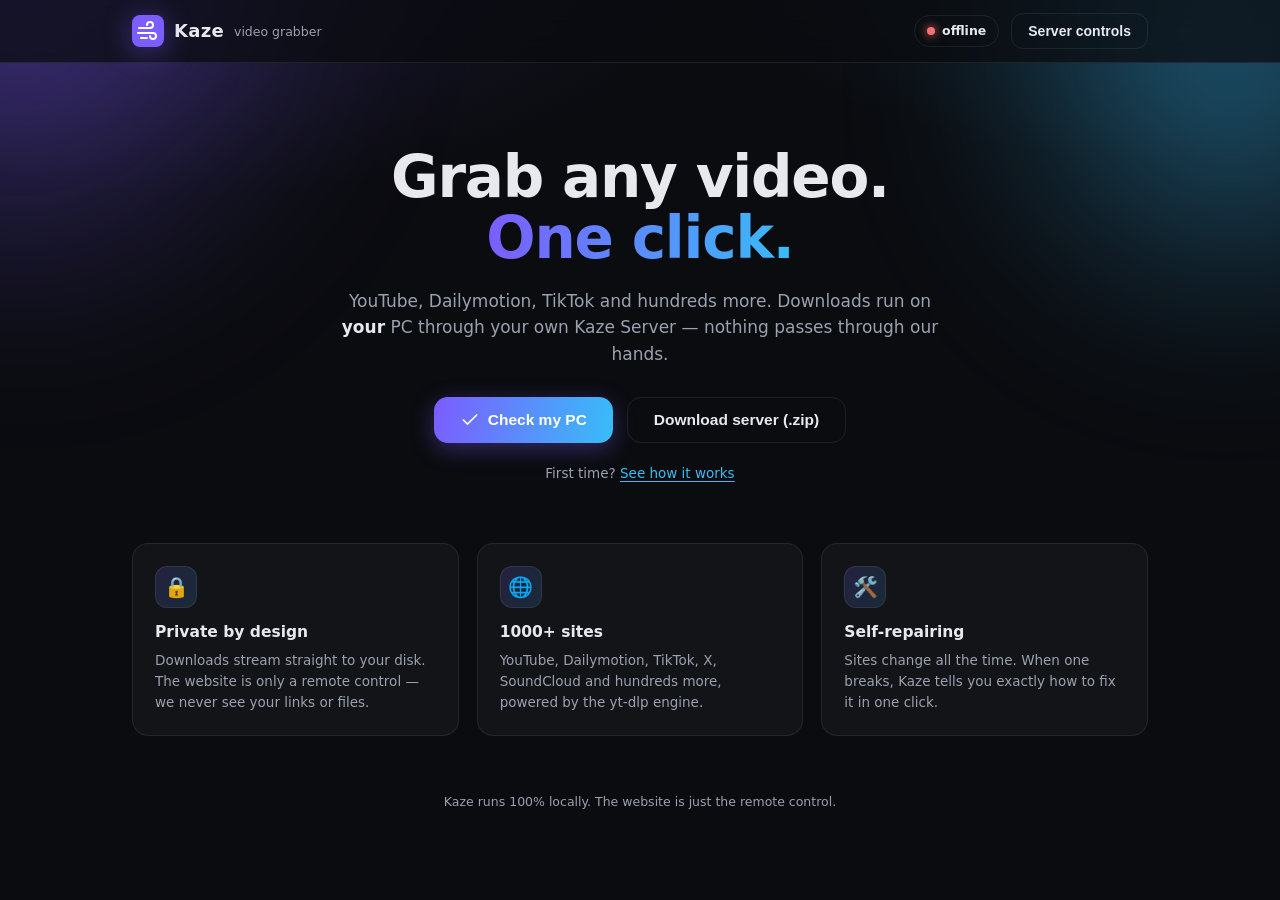
==== site/index.html @ 02455e70 "Kaze v2.0: premium UI + local yt-dlp server (bat, stdlib python, SSE)" ====
<!doctype html>
<html lang="en">
<head>
<meta charset="utf-8">
<meta name="viewport" content="width=device-width, initial-scale=1">
<title>Kaze — grab any video</title>
<meta name="description" content="Kaze downloads videos and audio from YouTube, Dailymotion and hundreds more sites. Runs locally on your PC — fast, private, free.">
<meta name="theme-color" content="#0b0c10">
<link rel="icon" href="data:image/svg+xml,%3Csvg xmlns='http://www.w3.org/2000/svg' viewBox='0 0 64 64'%3E%3Crect width='64' height='64' rx='16' fill='%237c5cff'/%3E%3Cpath d='M14 26h22a6 6 0 1 0-6-6M12 36h30a6 6 0 1 1-6 6M18 46h12' stroke='%23fff' stroke-width='4' stroke-linecap='round' fill='none'/%3E%3C/svg%3E">
<link rel="stylesheet" href="styles.css">
</head>
<body>

<div class="orb orb-a" aria-hidden="true"></div>
<div class="orb orb-b" aria-hidden="true"></div>

<header class="topbar">
  <div class="wrap bar-inner">
    <div class="brand">
      <span class="logo" aria-hidden="true">
        <svg viewBox="0 0 64 64"><rect width="64" height="64" rx="16" fill="url(#lg)"/><defs><linearGradient id="lg" x1="0" y1="0" x2="64" y2="64"><stop offset="0" stop-color="#7c5cff"/><stop offset="1" stop-color="#38bdf8"/></linearGradient></defs><path d="M14 26h22a6 6 0 1 0-6-6M12 36h30a6 6 0 1 1-6 6M18 46h12" stroke="#fff" stroke-width="4" stroke-linecap="round" fill="none"/></svg>
      </span>
      <span class="brand-name">Kaze</span>
      <span class="brand-sub">video grabber</span>
    </div>
    <div class="bar-right">
      <span id="status-pill" class="pill pill-off"><i></i><b>offline</b></span>
      <button class="btn btn-ghost" id="btn-controls">Server controls</button>
    </div>
  </div>
</header>

<main>
<section class="hero wrap">
  <h1>Grab any video.<br><span class="grad">One click.</span></h1>
  <p class="lede">YouTube, Dailymotion, TikTok and hundreds more. Downloads run on <b>your</b> PC through your own Kaze Server — nothing passes through our hands.</p>
  <div class="hero-cta">
    <button class="btn btn-primary btn-big" id="btn-check">
      <svg viewBox="0 0 24 24" width="20" height="20" fill="none" stroke="currentColor" stroke-width="2" stroke-linecap="round"><path d="M20 6L9 17l-5-5"/></svg>
      Check my PC
    </button>
    <button class="btn btn-ghost btn-big" id="btn-download-zip">Download server (.zip)</button>
  </div>
  <p class="hint-line">First time? <button class="linklike" id="btn-how">See how it works</button></p>
</section>

<section class="wrap features" aria-label="Why Kaze">
  <div class="feature">
    <div class="f-icon">🔒</div>
    <h3>Private by design</h3>
    <p>Downloads stream straight to your disk. The website is only a remote control — we never see your links or files.</p>
  </div>
  <div class="feature">
    <div class="f-icon">🌐</div>
    <h3>1000+ sites</h3>
    <p>YouTube, Dailymotion, TikTok, X, SoundCloud and hundreds more, powered by the yt-dlp engine.</p>
  </div>
  <div class="feature">
    <div class="f-icon">🛠️</div>
    <h3>Self-repairing</h3>
    <p>Sites change all the time. When one breaks, Kaze tells you exactly how to fix it in one click.</p>
  </div>
</section>

<section class="wrap panel-zone hidden" id="setup-zone"></section>

<section class="wrap dash hidden" id="dashboard">
  <div class="card composer">
    <div class="composer-row">
      <input type="url" id="url-input" placeholder="Paste a video link — youtube.com, dailymotion.com, …" spellcheck="false">
      <button class="btn btn-primary" id="btn-grab">Grab</button>
    </div>
    <div class="options">
      <div class="seg" role="tablist" id="mode-seg">
        <button class="seg-btn active" data-mode="video">Video</button>
        <button class="seg-btn" data-mode="audio">Audio</button>
      </div>
      <label class="opt-select">
        <span id="quality-label">Quality</span>
        <select id="quality">
          <option value="best">Best available</option>
          <option value="2160">2160p · 4K</option>
          <option value="1440">1440p · 2K</option>
          <option value="1080" selected>1080p</option>
          <option value="720">720p</option>
          <option value="480">480p</option>
          <option value="360">360p</option>
        </select>
      </label>
      <label class="opt-select hidden" id="audio-format-wrap">
        <span>Format</span>
        <select id="audio-format">
          <option value="mp3" selected>MP3</option>
          <option value="m4a">M4A</option>
        </select>
      </label>
      <span class="spacer"></span>
      <label class="switch"><input type="checkbox" id="opt-thumb" checked><i></i>Thumbnail</label>
      <label class="switch"><input type="checkbox" id="opt-subs"><i></i>Subtitles</label>
      <label class="switch"><input type="checkbox" id="opt-sponsor"><i></i>Skip sponsors</label>
      <label class="switch"><input type="checkbox" id="opt-playlist"><i></i>Full playlist</label>
    </div>
    <p class="composer-note" id="composer-note"></p>
  </div>

  <div class="grid-2">
    <section class="card">
      <h2>Queue <span class="count" id="queue-count">0</span></h2>
      <ul class="list" id="queue-list"></ul>
      <p class="empty" id="queue-empty">Nothing grabbing yet. Paste a link above.</p>
    </section>
    <section class="card">
      <h2>History <span class="count" id="history-count">0</span></h2>
      <ul class="list" id="history-list"></ul>
      <p class="empty" id="history-empty">Finished grabs land here.</p>
    </section>
  </div>

  <p class="dash-foot">Files are saved to <code id="dl-dir">your Downloads\KazeVideos folder</code>.</p>
</section>
</main>

<footer class="foot wrap">
  <span>Kaze runs 100% locally. The website is just the remote control.</span>
</footer>

<div class="toasts" id="toasts" aria-live="polite"></div>

<div class="modal-root hidden" id="modal-root">
  <div class="modal-card" id="modal-card" role="dialog" aria-modal="true"></div>
</div>

<script src="app.js"></script>
</body>
</html>
---- site/styles.css ----
:root {
  --bg: #0b0c10;
  --bg-soft: #12141a;
  --card: rgba(255, 255, 255, 0.035);
  --card-line: rgba(255, 255, 255, 0.08);
  --text: #e7e9ee;
  --muted: #9aa1af;
  --violet: #7c5cff;
  --cyan: #38bdf8;
  --green: #34d399;
  --red: #f87171;
  --amber: #fbbf24;
  color-scheme: dark;
}

* { box-sizing: border-box; }

body {
  margin: 0;
  background:
    radial-gradient(900px 480px at 15% -10%, rgba(124, 92, 255, 0.16), transparent 60%),
    radial-gradient(800px 420px at 90% -10%, rgba(56, 189, 248, 0.12), transparent 60%),
    var(--bg);
  color: var(--text);
  font: 15px/1.55 system-ui, -apple-system, "Segoe UI", sans-serif;
  min-height: 100vh;
}

.wrap { max-width: 1060px; margin: 0 auto; padding: 0 22px; }
.hidden { display: none !important; }

.orb {
  position: fixed; z-index: -1; border-radius: 50%;
  filter: blur(90px); opacity: .5; pointer-events: none;
}
.orb-a { width: 520px; height: 520px; left: -160px; top: -180px; background: radial-gradient(circle at 30% 30%, #7c5cff, transparent 70%); animation: drift 26s ease-in-out infinite alternate; }
.orb-b { width: 460px; height: 460px; right: -140px; top: -120px; background: radial-gradient(circle at 60% 40%, #38bdf8, transparent 70%); animation: drift 32s ease-in-out infinite alternate-reverse; }
@keyframes drift {
  from { transform: translate3d(0, 0, 0) scale(1); }
  to   { transform: translate3d(60px, 50px, 0) scale(1.12); }
}
@media (prefers-reduced-motion: reduce) {
  .orb { animation: none; }
  * { transition: none !important; }
}

.topbar {
  position: sticky; top: 0; z-index: 40;
  backdrop-filter: blur(14px);
  background: rgba(11, 12, 16, 0.72);
  border-bottom: 1px solid var(--card-line);
}
.bar-inner { display: flex; align-items: center; justify-content: space-between; height: 62px; }

.brand { display: flex; align-items: center; gap: 10px; }
.logo svg { width: 32px; height: 32px; display: block; filter: drop-shadow(0 4px 14px rgba(124,92,255,.45)); }
.brand-name { font-weight: 750; font-size: 18px; letter-spacing: .3px; }
.brand-sub { color: var(--muted); font-size: 12.5px; margin-top: 2px; }
.bar-right { display: flex; align-items: center; gap: 12px; }

.pill {
  display: inline-flex; align-items: center; gap: 7px;
  padding: 5px 12px; border-radius: 99px;
  font-size: 12.5px; font-weight: 600;
  border: 1px solid var(--card-line);
}
.pill i { width: 8px; height: 8px; border-radius: 50%; background: var(--red); box-shadow: 0 0 10px var(--red); }
.pill-on i { background: var(--green); box-shadow: 0 0 10px var(--green); }
.pill-on b { color: var(--green); }

.btn {
  appearance: none; border: 1px solid var(--card-line); cursor: pointer;
  background: var(--card); color: var(--text);
  padding: 9px 16px; border-radius: 12px;
  font-weight: 650; font-size: 14px;
  display: inline-flex; align-items: center; gap: 8px;
  transition: transform .12s ease, border-color .12s ease, background .12s ease;
}
.btn:hover { transform: translateY(-1px); border-color: rgba(255,255,255,.2); }
.btn:active { transform: translateY(0); }
.btn-primary {
  background: linear-gradient(100deg, var(--violet), var(--cyan));
  border: none; color: #fff;
  box-shadow: 0 6px 22px rgba(124, 92, 255, 0.35);
}
.btn-primary:hover { filter: brightness(1.08); }
.btn-big { padding: 13px 26px; font-size: 15.5px; border-radius: 14px; }
.btn-ghost { background: transparent; }
.linklike { background: none; border: none; color: var(--cyan); cursor: pointer; font: inherit; padding: 0; text-decoration: underline; text-underline-offset: 3px; }

.hero { text-align: center; padding: 84px 22px 46px; }
.hero h1 { font-size: clamp(38px, 6vw, 58px); line-height: 1.06; margin: 0 0 18px; letter-spacing: -1.2px; }
.grad { background: linear-gradient(95deg, var(--violet), var(--cyan)); -webkit-background-clip: text; background-clip: text; color: transparent; }
.lede { color: var(--muted); font-size: 17px; max-width: 620px; margin: 0 auto 30px; }
.lede b { color: var(--text); }
.hero-cta { display: flex; gap: 14px; justify-content: center; flex-wrap: wrap; }
.hint-line { color: var(--muted); font-size: 13.5px; margin-top: 20px; }

.panel-zone { padding-bottom: 20px; }

.dash { padding: 10px 22px 60px; }

.card {
  background: var(--card);
  border: 1px solid var(--card-line);
  border-radius: 18px;
  padding: 20px;
  backdrop-filter: blur(8px);
}
.card h2 { font-size: 15px; margin: 0 0 14px; letter-spacing: .4px; text-transform: uppercase; color: var(--muted); }
.count { background: rgba(255,255,255,.07); border-radius: 99px; padding: 1px 9px; font-size: 12px; margin-left: 6px; }

.composer { margin-bottom: 22px; }
.composer-row { display: flex; gap: 12px; }
#url-input {
  flex: 1; min-width: 0;
  background: var(--bg-soft);
  border: 1px solid var(--card-line);
  color: var(--text);
  border-radius: 12px;
  padding: 12px 16px;
  font-size: 15px;
  outline: none;
  transition: border-color .15s ease;
}
#url-input:focus { border-color: var(--violet); box-shadow: 0 0 0 3px rgba(124,92,255,.18); }
.composer-note { color: var(--amber); font-size: 13px; margin: 10px 2px 0; min-height: 18px; }

.options { display: flex; align-items: center; gap: 16px; flex-wrap: wrap; margin-top: 14px; }
.spacer { flex: 1; }
.seg { display: inline-flex; background: var(--bg-soft); border: 1px solid var(--card-line); border-radius: 11px; padding: 3px; }
.seg-btn {
  border: none; background: transparent; color: var(--muted);
  padding: 7px 16px; border-radius: 8px; cursor: pointer; font-weight: 650; font-size: 13.5px;
}
.seg-btn.active { background: linear-gradient(100deg, var(--violet), var(--cyan)); color: #fff; }

.opt-select { display: inline-flex; align-items: center; gap: 8px; font-size: 13px; color: var(--muted); }
.opt-select select {
  background: var(--bg-soft); color: var(--text);
  border: 1px solid var(--card-line); border-radius: 10px;
  padding: 7px 10px; font-size: 13.5px; outline: none;
}

.switch { display: inline-flex; align-items: center; gap: 7px; font-size: 13px; color: var(--muted); cursor: pointer; user-select: none; }
.switch input { display: none; }
.switch i {
  width: 34px; height: 19px; border-radius: 99px;
  background: rgba(255,255,255,.12); position: relative; transition: background .15s ease;
}
.switch i::after {
  content: ""; position: absolute; top: 2.5px; left: 3px;
  width: 14px; height: 14px; border-radius: 50%; background: #fff;
  transition: left .15s ease;
}
.switch input:checked + i { background: linear-gradient(100deg, var(--violet), var(--cyan)); }
.switch input:checked + i::after { left: 17px; }

.grid-2 { display: grid; grid-template-columns: 1fr 1fr; gap: 22px; }
@media (max-width: 800px) { .grid-2 { grid-template-columns: 1fr; } .composer-row { flex-direction: column; } }

.list { list-style: none; margin: 0; padding: 0; display: flex; flex-direction: column; gap: 10px; max-height: 420px; overflow-y: auto; }
.item {
  border: 1px solid var(--card-line); border-radius: 13px;
  padding: 12px 14px; background: var(--bg-soft);
}
.item-top { display: flex; justify-content: space-between; align-items: baseline; gap: 10px; }
.item-title { font-weight: 650; font-size: 13.5px; overflow: hidden; text-overflow: ellipsis; white-space: nowrap; }
.item-meta { color: var(--muted); font-size: 12px; white-space: nowrap; }
.item-sub { color: var(--muted); font-size: 12px; margin-top: 3px; overflow: hidden; text-overflow: ellipsis; white-space: nowrap; }
.bar { height: 5px; background: rgba(255,255,255,.09); border-radius: 99px; margin-top: 9px; overflow: hidden; }
.bar > div {
  height: 100%; width: 0%;
  background: linear-gradient(90deg, var(--violet), var(--cyan));
  border-radius: 99px; transition: width .4s ease;
}
.badge { font-size: 11px; font-weight: 700; letter-spacing: .4px; padding: 2px 9px; border-radius: 99px; }
.b-run { color: var(--cyan); background: rgba(56,189,248,.12); }
.b-done { color: var(--green); background: rgba(52,211,153,.12); }
.b-err { color: var(--red); background: rgba(248,113,113,.12); }
.b-q { color: var(--muted); background: rgba(255,255,255,.07); }
.err-msg { color: var(--red); font-size: 12.5px; margin-top: 7px; }
.repair-chip {
  display: inline-block; margin-top: 6px; font-size: 11.5px; font-weight: 700;
  color: var(--amber); background: rgba(251,191,36,.1);
  border: 1px solid rgba(251,191,36,.25); border-radius: 99px; padding: 2px 10px;
}
.icon-btn {
  border: none; background: none; color: var(--muted); cursor: pointer;
  font-size: 15px; padding: 2px 6px; border-radius: 8px;
}
.icon-btn:hover { color: var(--red); background: rgba(248,113,113,.1); }
.empty { color: var(--muted); font-size: 13px; text-align: center; padding: 26px 0; margin: 0; }

.dash-foot { color: var(--muted); font-size: 13px; text-align: center; margin-top: 26px; }
.dash-foot code { background: var(--bg-soft); padding: 2px 8px; border-radius: 7px; border: 1px solid var(--card-line); }

.step-card { display: flex; gap: 16px; align-items: flex-start; padding: 16px; border: 1px solid var(--card-line); border-radius: 14px; background: var(--bg-soft); margin-bottom: 12px; }
.step-num {
  flex: 0 0 30px; height: 30px; border-radius: 50%;
  display: grid; place-items: center; font-weight: 800; font-size: 14px;
  background: linear-gradient(120deg, var(--violet), var(--cyan)); color: #fff;
}
.step-body h3 { margin: 2px 0 4px; font-size: 14.5px; }
.step-body p { margin: 0; color: var(--muted); font-size: 13px; }
.step-body kbd {
  background: rgba(255,255,255,.09); border: 1px solid var(--card-line);
  border-radius: 6px; padding: 1px 7px; font-size: 12px; font-family: inherit;
}

.modal-root {
  position: fixed; inset: 0; z-index: 90;
  background: rgba(5, 6, 10, 0.66);
  backdrop-filter: blur(6px);
  display: grid; place-items: center; padding: 20px;
}
.modal-root[hidden] { display: none; }
.modal-card {
  width: 100%; max-width: 560px; max-height: 86vh; overflow-y: auto;
  background: #14161d; border: 1px solid var(--card-line);
  border-radius: 20px; padding: 28px;
  box-shadow: 0 24px 80px rgba(0,0,0,.55);
}
.modal-card h2 { margin: 0 0 6px; font-size: 21px; }
.modal-card .sub { color: var(--muted); font-size: 13.5px; margin: 0 0 18px; }
.modal-actions { display: flex; gap: 10px; margin-top: 22px; flex-wrap: wrap; }
.ok-banner {
  display: flex; align-items: center; gap: 10px;
  background: rgba(52,211,153,.1); border: 1px solid rgba(52,211,153,.3);
  color: var(--green); border-radius: 12px; padding: 12px 16px;
  font-weight: 650; font-size: 14px; margin-bottom: 16px;
}

.foot { color: var(--muted); font-size: 12.5px; padding: 26px 22px 40px; text-align: center; }

.features { display: grid; grid-template-columns: repeat(3, 1fr); gap: 18px; padding-bottom: 30px; }
@media (max-width: 800px) { .features { grid-template-columns: 1fr; } }
.feature {
  background: var(--card); border: 1px solid var(--card-line);
  border-radius: 16px; padding: 22px;
  transition: transform .18s ease, border-color .18s ease;
}
.feature:hover { transform: translateY(-3px); border-color: rgba(124,92,255,.4); }
.f-icon {
  width: 42px; height: 42px; border-radius: 12px; display: grid; place-items: center;
  font-size: 20px; margin-bottom: 12px;
  background: linear-gradient(120deg, rgba(124,92,255,.18), rgba(56,189,248,.14));
  border: 1px solid var(--card-line);
}
.feature h3 { margin: 0 0 6px; font-size: 15.5px; }
.feature p { margin: 0; color: var(--muted); font-size: 13.5px; }

.toasts { position: fixed; right: 18px; bottom: 18px; z-index: 100; display: flex; flex-direction: column; gap: 10px; }
.toast {
  background: #171a21; border: 1px solid var(--card-line);
  border-left: 3px solid var(--violet);
  border-radius: 12px; padding: 11px 16px;
  font-size: 13.5px; font-weight: 600;
  box-shadow: 0 10px 34px rgba(0,0,0,.45);
  animation: toast-in .25s ease;
}
.toast.ok { border-left-color: var(--green); }
.toast.err { border-left-color: var(--red); }
@keyframes toast-in { from { opacity: 0; transform: translateY(8px); } to { opacity: 1; transform: none; } }

::-webkit-scrollbar { width: 10px; }
::-webkit-scrollbar-thumb { background: rgba(255,255,255,.12); border-radius: 99px; }
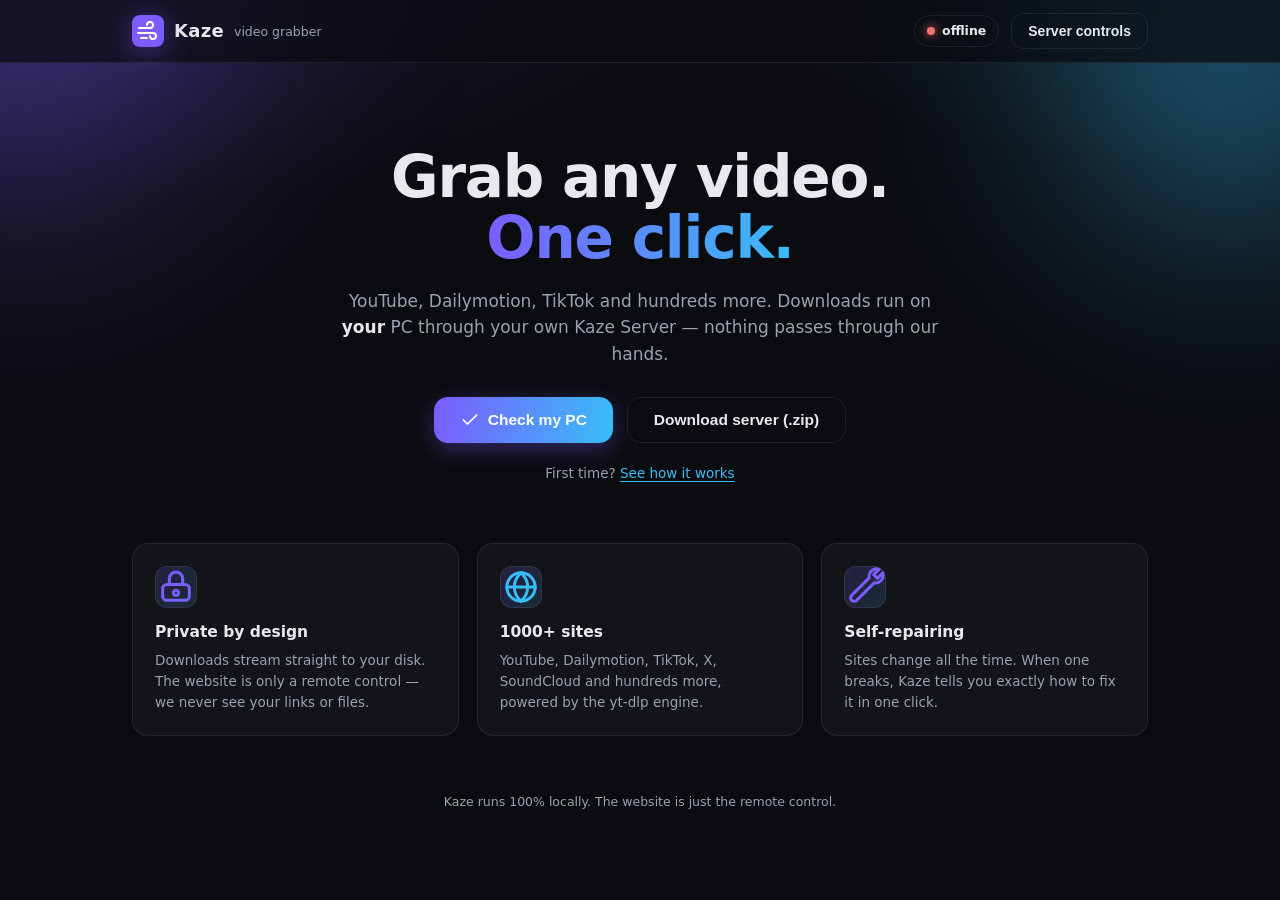
==== commit a5e94860: "Visible download progress, single-instance guard, reliable pid check, SVG feature icons" ====
--- a/site/index.html
+++ b/site/index.html
@@ -46,17 +46,23 @@
 
 <section class="wrap features" aria-label="Why Kaze">
   <div class="feature">
-    <div class="f-icon">🔒</div>
+    <div class="f-icon">
+      <svg viewBox="0 0 24 24" fill="none" stroke="url(#ig)" stroke-width="1.8" stroke-linecap="round" stroke-linejoin="round"><defs><linearGradient id="ig" x1="0" y1="0" x2="24" y2="24"><stop offset="0" stop-color="#7c5cff"/><stop offset="1" stop-color="#38bdf8"/></linearGradient></defs><rect x="4" y="10.5" width="16" height="9.5" rx="2.5"/><path d="M8 10.5V7a4 4 0 0 1 8 0v3.5"/><circle cx="12" cy="15.5" r="1.6"/></svg>
+    </div>
     <h3>Private by design</h3>
     <p>Downloads stream straight to your disk. The website is only a remote control — we never see your links or files.</p>
   </div>
   <div class="feature">
-    <div class="f-icon">🌐</div>
+    <div class="f-icon">
+      <svg viewBox="0 0 24 24" fill="none" stroke="#38bdf8" stroke-width="1.8" stroke-linecap="round"><circle cx="12" cy="12" r="8.5"/><path d="M3.5 12h17M12 3.5c2.7 2.4 4 5.2 4 8.5s-1.3 6.1-4 8.5c-2.7-2.4-4-5.2-4-8.5s1.3-6.1 4-8.5z"/></svg>
+    </div>
     <h3>1000+ sites</h3>
     <p>YouTube, Dailymotion, TikTok, X, SoundCloud and hundreds more, powered by the yt-dlp engine.</p>
   </div>
   <div class="feature">
-    <div class="f-icon">🛠️</div>
+    <div class="f-icon">
+      <svg viewBox="0 0 24 24" fill="none" stroke="#7c5cff" stroke-width="1.8" stroke-linecap="round" stroke-linejoin="round"><path d="M14.5 6.5a4.5 4.5 0 0 1 5.9-5.1l-3.2 3.2 2.2 2.2L22.6 3.6a4.5 4.5 0 0 1-5.1 5.9L7 20a2.1 2.1 0 0 1-3-3l10.5-10.5z"/></svg>
+    </div>
     <h3>Self-repairing</h3>
     <p>Sites change all the time. When one breaks, Kaze tells you exactly how to fix it in one click.</p>
   </div>
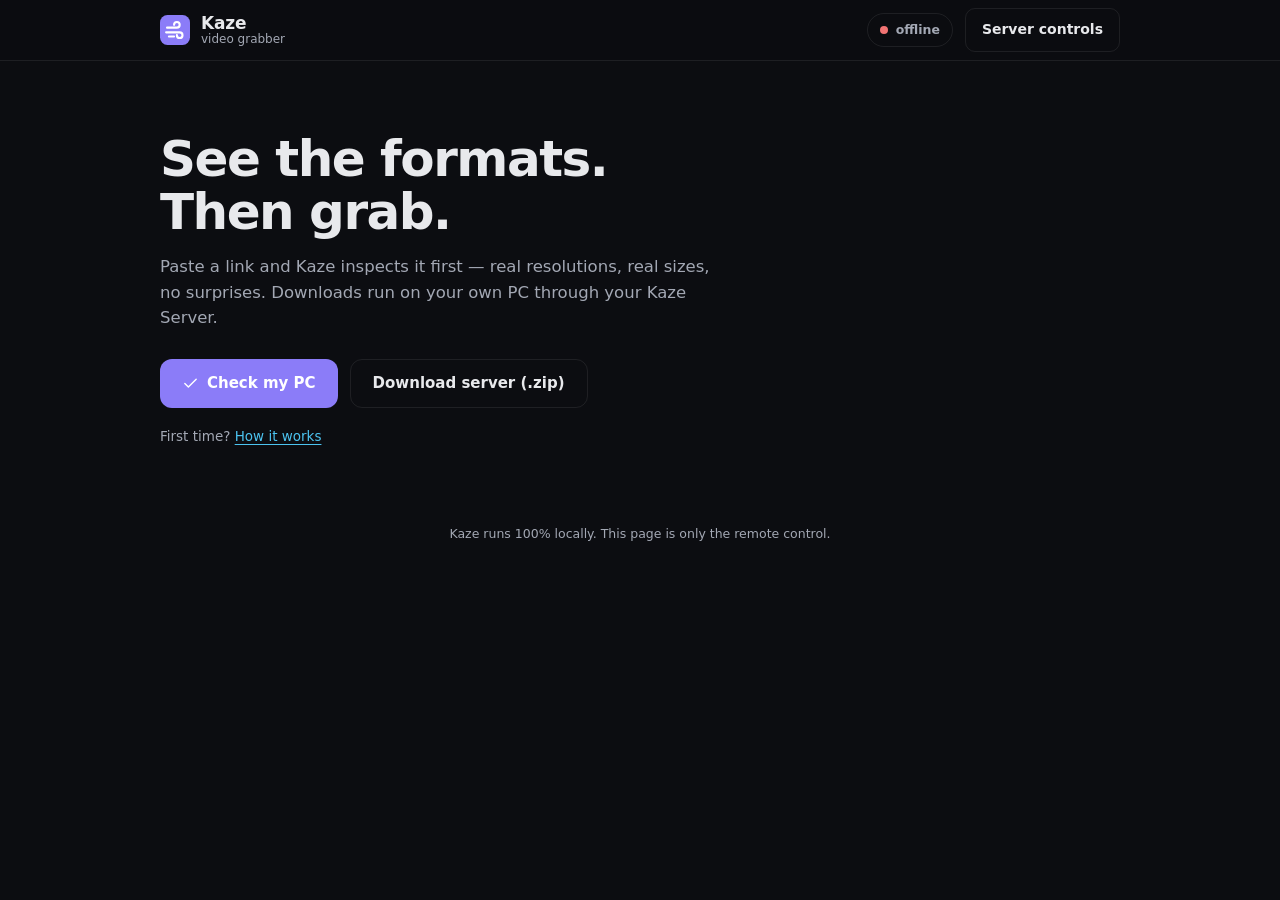
==== commit 373340ce: "Video UI: connect, inspect, choose format, download" ====
--- a/site/index.html
+++ b/site/index.html
@@ -3,137 +3,140 @@
 <head>
 <meta charset="utf-8">
 <meta name="viewport" content="width=device-width, initial-scale=1">
-<title>Kaze — grab any video</title>
-<meta name="description" content="Kaze downloads videos and audio from YouTube, Dailymotion and hundreds more sites. Runs locally on your PC — fast, private, free.">
-<meta name="theme-color" content="#0b0c10">
-<link rel="icon" href="data:image/svg+xml,%3Csvg xmlns='http://www.w3.org/2000/svg' viewBox='0 0 64 64'%3E%3Crect width='64' height='64' rx='16' fill='%237c5cff'/%3E%3Cpath d='M14 26h22a6 6 0 1 0-6-6M12 36h30a6 6 0 1 1-6 6M18 46h12' stroke='%23fff' stroke-width='4' stroke-linecap='round' fill='none'/%3E%3C/svg%3E">
+<title>Kaze — grab any video, your way</title>
+<meta name="description" content="Kaze inspects a link, shows the real formats available, and downloads to your PC through your own local server. YouTube, Dailymotion and hundreds more sites.">
+<meta name="theme-color" content="#0c0d11">
+<link rel="icon" href="data:image/svg+xml,%3Csvg xmlns='http://www.w3.org/2000/svg' viewBox='0 0 64 64'%3E%3Crect width='64' height='64' rx='16' fill='%238b7cf8'/%3E%3Cpath d='M15 27h21a6 6 0 1 0-6-6M13 37h29a6 6 0 1 1-6 6M19 46h11' stroke='%23fff' stroke-width='4.5' stroke-linecap='round' fill='none'/%3E%3C/svg%3E">
 <link rel="stylesheet" href="styles.css">
 </head>
 <body>
 
-<div class="orb orb-a" aria-hidden="true"></div>
-<div class="orb orb-b" aria-hidden="true"></div>
-
 <header class="topbar">
-  <div class="wrap bar-inner">
+  <div class="bar-inner wrap">
     <div class="brand">
       <span class="logo" aria-hidden="true">
-        <svg viewBox="0 0 64 64"><rect width="64" height="64" rx="16" fill="url(#lg)"/><defs><linearGradient id="lg" x1="0" y1="0" x2="64" y2="64"><stop offset="0" stop-color="#7c5cff"/><stop offset="1" stop-color="#38bdf8"/></linearGradient></defs><path d="M14 26h22a6 6 0 1 0-6-6M12 36h30a6 6 0 1 1-6 6M18 46h12" stroke="#fff" stroke-width="4" stroke-linecap="round" fill="none"/></svg>
+        <svg viewBox="0 0 64 64"><rect width="64" height="64" rx="16" fill="#8b7cf8"/><path d="M15 27h21a6 6 0 1 0-6-6M13 37h29a6 6 0 1 1-6 6M19 46h11" stroke="#fff" stroke-width="4.5" stroke-linecap="round" fill="none"/></svg>
       </span>
-      <span class="brand-name">Kaze</span>
-      <span class="brand-sub">video grabber</span>
+      <span class="brand-text">
+        <span class="brand-name">Kaze</span>
+        <span class="brand-sub">video grabber</span>
+      </span>
     </div>
     <div class="bar-right">
-      <span id="status-pill" class="pill pill-off"><i></i><b>offline</b></span>
-      <button class="btn btn-ghost" id="btn-controls">Server controls</button>
+      <span id="status-pill" class="pill pill-off"><span class="dot"></span><span class="pill-label">offline</span></span>
+      <button class="btn btn-ghost" id="btn-controls" type="button">Server controls</button>
     </div>
   </div>
 </header>
 
-<main>
-<section class="hero wrap">
-  <h1>Grab any video.<br><span class="grad">One click.</span></h1>
-  <p class="lede">YouTube, Dailymotion, TikTok and hundreds more. Downloads run on <b>your</b> PC through your own Kaze Server — nothing passes through our hands.</p>
-  <div class="hero-cta">
-    <button class="btn btn-primary btn-big" id="btn-check">
-      <svg viewBox="0 0 24 24" width="20" height="20" fill="none" stroke="currentColor" stroke-width="2" stroke-linecap="round"><path d="M20 6L9 17l-5-5"/></svg>
-      Check my PC
-    </button>
-    <button class="btn btn-ghost btn-big" id="btn-download-zip">Download server (.zip)</button>
-  </div>
-  <p class="hint-line">First time? <button class="linklike" id="btn-how">See how it works</button></p>
-</section>
+<main class="wrap">
 
-<section class="wrap features" aria-label="Why Kaze">
-  <div class="feature">
-    <div class="f-icon">
-      <svg viewBox="0 0 24 24" fill="none" stroke="url(#ig)" stroke-width="1.8" stroke-linecap="round" stroke-linejoin="round"><defs><linearGradient id="ig" x1="0" y1="0" x2="24" y2="24"><stop offset="0" stop-color="#7c5cff"/><stop offset="1" stop-color="#38bdf8"/></linearGradient></defs><rect x="4" y="10.5" width="16" height="9.5" rx="2.5"/><path d="M8 10.5V7a4 4 0 0 1 8 0v3.5"/><circle cx="12" cy="15.5" r="1.6"/></svg>
+  <section class="hero" id="connect-hero">
+    <h1>See the formats.<br>Then grab.</h1>
+    <p class="lede">Paste a link and Kaze inspects it first — real resolutions, real sizes, no surprises. Downloads run on your own PC through your Kaze Server.</p>
+    <div class="hero-cta">
+      <button class="btn btn-primary btn-big" id="btn-check" type="button">
+        <svg viewBox="0 0 24 24" aria-hidden="true"><path d="M20 6 9 17l-5-5"/></svg>
+        Check my PC
+      </button>
+      <button class="btn btn-ghost btn-big" id="btn-download-zip" type="button">Download server (.zip)</button>
     </div>
-    <h3>Private by design</h3>
-    <p>Downloads stream straight to your disk. The website is only a remote control — we never see your links or files.</p>
-  </div>
-  <div class="feature">
-    <div class="f-icon">
-      <svg viewBox="0 0 24 24" fill="none" stroke="#38bdf8" stroke-width="1.8" stroke-linecap="round"><circle cx="12" cy="12" r="8.5"/><path d="M3.5 12h17M12 3.5c2.7 2.4 4 5.2 4 8.5s-1.3 6.1-4 8.5c-2.7-2.4-4-5.2-4-8.5s1.3-6.1 4-8.5z"/></svg>
+    <p class="hint-line" id="hint-line">First time? <button class="linklike" id="btn-how" type="button">How it works</button></p>
+  </section>
+
+  <section class="workspace hidden" id="workspace" aria-live="polite">
+
+    <div class="composer card" id="composer-card">
+      <label class="sr-only" for="url-input">Video or playlist link</label>
+      <div class="composer-row">
+        <div class="url-shell">
+          <svg class="url-ico" viewBox="0 0 24 24" aria-hidden="true"><circle cx="11" cy="11" r="7"/><path d="m20 20-3.2-3.2"/></svg>
+          <input type="url" id="url-input" placeholder="Paste a link — youtube.com, dailymotion.com, ..." spellcheck="false" autocomplete="off">
+        </div>
+        <button class="btn btn-primary" id="btn-inspect" type="button">
+          <svg viewBox="0 0 24 24" aria-hidden="true"><circle cx="11" cy="11" r="7"/><path d="m20 20-3.2-3.2"/></svg>
+          Inspect link
+        </button>
+      </div>
+      <p class="composer-note" id="composer-note" role="status"></p>
     </div>
-    <h3>1000+ sites</h3>
-    <p>YouTube, Dailymotion, TikTok, X, SoundCloud and hundreds more, powered by the yt-dlp engine.</p>
-  </div>
-  <div class="feature">
-    <div class="f-icon">
-      <svg viewBox="0 0 24 24" fill="none" stroke="#7c5cff" stroke-width="1.8" stroke-linecap="round" stroke-linejoin="round"><path d="M14.5 6.5a4.5 4.5 0 0 1 5.9-5.1l-3.2 3.2 2.2 2.2L22.6 3.6a4.5 4.5 0 0 1-5.1 5.9L7 20a2.1 2.1 0 0 1-3-3l10.5-10.5z"/></svg>
+
+    <section class="result hidden" id="result-card" aria-label="Inspection result">
+      <div class="result-head">
+        <img class="thumb" id="result-thumb" alt="" width="160" height="90">
+        <div class="result-info">
+          <h2 id="result-title"></h2>
+          <p class="result-meta" id="result-meta"></p>
+          <div class="result-chips" id="result-chips"></div>
+        </div>
+      </div>
+
+      <div class="choose" id="choose-zone">
+        <div class="seg" id="mode-seg" role="group" aria-label="Download type">
+          <button class="seg-btn active" data-mode="video" type="button">Video</button>
+          <button class="seg-btn" data-mode="audio" type="button">Audio</button>
+        </div>
+
+        <div class="format-zone" id="format-zone">
+          <h3 class="zone-label" id="format-label">Choose a video format</h3>
+          <p class="zone-hint" id="format-hint"></p>
+          <div class="format-grid" id="format-grid"></div>
+        </div>
+
+        <div class="options">
+          <span class="opt-title">Options</span>
+          <label class="switch"><input type="checkbox" id="opt-thumb" checked><span class="track"></span>Embed thumbnail</label>
+          <label class="switch"><input type="checkbox" id="opt-meta" checked><span class="track"></span>Embed metadata</label>
+          <label class="switch"><input type="checkbox" id="opt-subs"><span class="track"></span>Subtitles</label>
+          <label class="switch"><input type="checkbox" id="opt-sponsor"><span class="track"></span>Skip sponsors</label>
+          <label class="switch hidden" id="opt-playlist-wrap"><input type="checkbox" id="opt-playlist"><span class="track"></span>Full playlist</label>
+        </div>
+
+        <div class="audio-format hidden" id="audio-format-row">
+          <label class="opt-select" for="audio-format">Audio format</label>
+          <select id="audio-format" class="select">
+            <option value="mp3">MP3</option>
+            <option value="m4a">M4A</option>
+          </select>
+        </div>
+
+        <div class="download-row">
+          <div class="est" id="est-text"></div>
+          <button class="btn btn-primary btn-big" id="btn-download" type="button">
+            <svg viewBox="0 0 24 24" aria-hidden="true"><path d="M12 4v11m0 0 4.5-4.5M12 15l-4.5-4.5M4 19h16"/></svg>
+            Download
+          </button>
+        </div>
+        <p class="download-note" id="download-note" role="status"></p>
+      </div>
+    </section>
+
+    <div class="grid-2">
+      <section class="card">
+        <h2 class="card-title">Queue <span class="count" id="queue-count">0</span></h2>
+        <ul class="list" id="queue-list"></ul>
+        <p class="empty hidden" id="queue-empty">Nothing grabbing yet. Inspect a link above.</p>
+      </section>
+      <section class="card">
+        <h2 class="card-title">History <span class="count" id="history-count">0</span></h2>
+        <ul class="list" id="history-list"></ul>
+        <p class="empty hidden" id="history-empty">Finished grabs land here.</p>
+      </section>
     </div>
-    <h3>Self-repairing</h3>
-    <p>Sites change all the time. When one breaks, Kaze tells you exactly how to fix it in one click.</p>
-  </div>
-</section>
 
-<section class="wrap panel-zone hidden" id="setup-zone"></section>
+    <p class="dash-foot">Files are saved to <code id="dl-dir">your Downloads\KazeVideos folder</code>.</p>
+  </section>
 
-<section class="wrap dash hidden" id="dashboard">
-  <div class="card composer">
-    <div class="composer-row">
-      <input type="url" id="url-input" placeholder="Paste a video link — youtube.com, dailymotion.com, …" spellcheck="false">
-      <button class="btn btn-primary" id="btn-grab">Grab</button>
-    </div>
-    <div class="options">
-      <div class="seg" role="tablist" id="mode-seg">
-        <button class="seg-btn active" data-mode="video">Video</button>
-        <button class="seg-btn" data-mode="audio">Audio</button>
-      </div>
-      <label class="opt-select">
-        <span id="quality-label">Quality</span>
-        <select id="quality">
-          <option value="best">Best available</option>
-          <option value="2160">2160p · 4K</option>
-          <option value="1440">1440p · 2K</option>
-          <option value="1080" selected>1080p</option>
-          <option value="720">720p</option>
-          <option value="480">480p</option>
-          <option value="360">360p</option>
-        </select>
-      </label>
-      <label class="opt-select hidden" id="audio-format-wrap">
-        <span>Format</span>
-        <select id="audio-format">
-          <option value="mp3" selected>MP3</option>
-          <option value="m4a">M4A</option>
-        </select>
-      </label>
-      <span class="spacer"></span>
-      <label class="switch"><input type="checkbox" id="opt-thumb" checked><i></i>Thumbnail</label>
-      <label class="switch"><input type="checkbox" id="opt-subs"><i></i>Subtitles</label>
-      <label class="switch"><input type="checkbox" id="opt-sponsor"><i></i>Skip sponsors</label>
-      <label class="switch"><input type="checkbox" id="opt-playlist"><i></i>Full playlist</label>
-    </div>
-    <p class="composer-note" id="composer-note"></p>
-  </div>
-
-  <div class="grid-2">
-    <section class="card">
-      <h2>Queue <span class="count" id="queue-count">0</span></h2>
-      <ul class="list" id="queue-list"></ul>
-      <p class="empty" id="queue-empty">Nothing grabbing yet. Paste a link above.</p>
-    </section>
-    <section class="card">
-      <h2>History <span class="count" id="history-count">0</span></h2>
-      <ul class="list" id="history-list"></ul>
-      <p class="empty" id="history-empty">Finished grabs land here.</p>
-    </section>
-  </div>
-
-  <p class="dash-foot">Files are saved to <code id="dl-dir">your Downloads\KazeVideos folder</code>.</p>
-</section>
 </main>
 
 <footer class="foot wrap">
-  <span>Kaze runs 100% locally. The website is just the remote control.</span>
+  <span>Kaze runs 100% locally. This page is only the remote control.</span>
 </footer>
 
 <div class="toasts" id="toasts" aria-live="polite"></div>
 
 <div class="modal-root hidden" id="modal-root">
-  <div class="modal-card" id="modal-card" role="dialog" aria-modal="true"></div>
+  <div class="modal-card" id="modal-card" role="dialog" aria-modal="true" aria-labelledby="modal-title"></div>
 </div>
 
 <script src="app.js"></script>
--- a/site/styles.css
+++ b/site/styles.css
@@ -1,267 +1,350 @@
 :root {
-  --bg: #0b0c10;
+  --bg: #0c0d11;
   --bg-soft: #12141a;
-  --card: rgba(255, 255, 255, 0.035);
-  --card-line: rgba(255, 255, 255, 0.08);
-  --text: #e7e9ee;
-  --muted: #9aa1af;
-  --violet: #7c5cff;
-  --cyan: #38bdf8;
-  --green: #34d399;
-  --red: #f87171;
-  --amber: #fbbf24;
+  --surface: #15171e;
+  --surface-2: #1b1e26;
+  --line: rgba(255, 255, 255, 0.08);
+  --line-strong: rgba(255, 255, 255, 0.14);
+  --text: #e8e9ec;
+  --muted: #a3a8b4;
+  --violet: #8b7cf8;
+  --violet-strong: #9d90ff;
+  --cyan: #4cc3f0;
+  --green: #3fd68a;
+  --red: #f27474;
+  --amber: #f0b64f;
+  --radius: 14px;
   color-scheme: dark;
 }
 
 * { box-sizing: border-box; }
 
+html, body { margin: 0; padding: 0; }
+
 body {
-  margin: 0;
-  background:
-    radial-gradient(900px 480px at 15% -10%, rgba(124, 92, 255, 0.16), transparent 60%),
-    radial-gradient(800px 420px at 90% -10%, rgba(56, 189, 248, 0.12), transparent 60%),
-    var(--bg);
+  background: var(--bg);
   color: var(--text);
-  font: 15px/1.55 system-ui, -apple-system, "Segoe UI", sans-serif;
+  font: 15px/1.55 system-ui, -apple-system, "Segoe UI", Roboto, sans-serif;
   min-height: 100vh;
-}
-
-.wrap { max-width: 1060px; margin: 0 auto; padding: 0 22px; }
+  -webkit-font-smoothing: antialiased;
+}
+
+.wrap { max-width: 1000px; margin: 0 auto; padding: 0 20px; }
 .hidden { display: none !important; }
-
-.orb {
-  position: fixed; z-index: -1; border-radius: 50%;
-  filter: blur(90px); opacity: .5; pointer-events: none;
-}
-.orb-a { width: 520px; height: 520px; left: -160px; top: -180px; background: radial-gradient(circle at 30% 30%, #7c5cff, transparent 70%); animation: drift 26s ease-in-out infinite alternate; }
-.orb-b { width: 460px; height: 460px; right: -140px; top: -120px; background: radial-gradient(circle at 60% 40%, #38bdf8, transparent 70%); animation: drift 32s ease-in-out infinite alternate-reverse; }
-@keyframes drift {
-  from { transform: translate3d(0, 0, 0) scale(1); }
-  to   { transform: translate3d(60px, 50px, 0) scale(1.12); }
-}
-@media (prefers-reduced-motion: reduce) {
-  .orb { animation: none; }
-  * { transition: none !important; }
-}
-
+.sr-only {
+  position: absolute; width: 1px; height: 1px; padding: 0; margin: -1px;
+  overflow: hidden; clip: rect(0 0 0 0); white-space: nowrap; border: 0;
+}
+
+::selection { background: rgba(139, 124, 248, 0.35); }
+
+:focus-visible {
+  outline: 2px solid var(--violet-strong);
+  outline-offset: 2px;
+}
+
+/* Scrollbars */
+* { scrollbar-width: thin; scrollbar-color: rgba(255,255,255,.2) transparent; }
+::-webkit-scrollbar { width: 10px; height: 10px; }
+::-webkit-scrollbar-thumb { background: rgba(255,255,255,.16); border-radius: 99px; border: 2px solid var(--bg); }
+::-webkit-scrollbar-track { background: transparent; }
+
+/* Caret / number fields */
+input, select, textarea, button { font: inherit; }
+input { caret-color: var(--violet-strong); }
+
+/* Header */
 .topbar {
   position: sticky; top: 0; z-index: 40;
-  backdrop-filter: blur(14px);
-  background: rgba(11, 12, 16, 0.72);
-  border-bottom: 1px solid var(--card-line);
-}
-.bar-inner { display: flex; align-items: center; justify-content: space-between; height: 62px; }
-
-.brand { display: flex; align-items: center; gap: 10px; }
-.logo svg { width: 32px; height: 32px; display: block; filter: drop-shadow(0 4px 14px rgba(124,92,255,.45)); }
-.brand-name { font-weight: 750; font-size: 18px; letter-spacing: .3px; }
-.brand-sub { color: var(--muted); font-size: 12.5px; margin-top: 2px; }
+  background: rgba(12, 13, 17, 0.85);
+  border-bottom: 1px solid var(--line);
+  backdrop-filter: blur(10px);
+}
+.bar-inner { display: flex; align-items: center; justify-content: space-between; height: 60px; }
+
+.brand { display: flex; align-items: center; gap: 11px; }
+.logo svg { width: 30px; height: 30px; display: block; }
+.brand-text { display: flex; flex-direction: column; line-height: 1.1; }
+.brand-name { font-weight: 750; font-size: 17px; letter-spacing: -0.01em; }
+.brand-sub { color: var(--muted); font-size: 12px; }
+
 .bar-right { display: flex; align-items: center; gap: 12px; }
 
+/* Status pill */
 .pill {
-  display: inline-flex; align-items: center; gap: 7px;
-  padding: 5px 12px; border-radius: 99px;
+  display: inline-flex; align-items: center; gap: 8px;
+  padding: 6px 12px; border-radius: 99px;
   font-size: 12.5px; font-weight: 600;
-  border: 1px solid var(--card-line);
-}
-.pill i { width: 8px; height: 8px; border-radius: 50%; background: var(--red); box-shadow: 0 0 10px var(--red); }
-.pill-on i { background: var(--green); box-shadow: 0 0 10px var(--green); }
-.pill-on b { color: var(--green); }
-
+  border: 1px solid var(--line);
+  color: var(--muted);
+}
+.pill .dot { width: 8px; height: 8px; border-radius: 50%; background: var(--red); }
+.pill-on { color: var(--green); border-color: rgba(63, 214, 138, 0.35); }
+.pill-on .dot { background: var(--green); }
+.pill-off { color: var(--muted); border-color: var(--line); }
+
+/* Buttons */
 .btn {
-  appearance: none; border: 1px solid var(--card-line); cursor: pointer;
-  background: var(--card); color: var(--text);
-  padding: 9px 16px; border-radius: 12px;
+  appearance: none; border: 1px solid var(--line); cursor: pointer;
+  background: var(--surface-2); color: var(--text);
+  padding: 10px 16px; border-radius: 10px;
   font-weight: 650; font-size: 14px;
   display: inline-flex; align-items: center; gap: 8px;
-  transition: transform .12s ease, border-color .12s ease, background .12s ease;
-}
-.btn:hover { transform: translateY(-1px); border-color: rgba(255,255,255,.2); }
-.btn:active { transform: translateY(0); }
+  min-height: 42px;
+  transition: border-color 0.12s ease, background 0.12s ease, color 0.12s ease;
+}
+.btn svg { width: 17px; height: 17px; stroke: currentColor; stroke-width: 2; fill: none; stroke-linecap: round; stroke-linejoin: round; }
+.btn:hover { border-color: var(--line-strong); background: var(--surface-2); }
+.btn:disabled { opacity: 0.5; cursor: not-allowed; }
+
 .btn-primary {
-  background: linear-gradient(100deg, var(--violet), var(--cyan));
-  border: none; color: #fff;
-  box-shadow: 0 6px 22px rgba(124, 92, 255, 0.35);
-}
-.btn-primary:hover { filter: brightness(1.08); }
-.btn-big { padding: 13px 26px; font-size: 15.5px; border-radius: 14px; }
+  background: var(--violet); border: none; color: #fff;
+}
+.btn-primary:hover { background: var(--violet-strong); }
 .btn-ghost { background: transparent; }
-.linklike { background: none; border: none; color: var(--cyan); cursor: pointer; font: inherit; padding: 0; text-decoration: underline; text-underline-offset: 3px; }
-
-.hero { text-align: center; padding: 84px 22px 46px; }
-.hero h1 { font-size: clamp(38px, 6vw, 58px); line-height: 1.06; margin: 0 0 18px; letter-spacing: -1.2px; }
-.grad { background: linear-gradient(95deg, var(--violet), var(--cyan)); -webkit-background-clip: text; background-clip: text; color: transparent; }
-.lede { color: var(--muted); font-size: 17px; max-width: 620px; margin: 0 auto 30px; }
-.lede b { color: var(--text); }
-.hero-cta { display: flex; gap: 14px; justify-content: center; flex-wrap: wrap; }
-.hint-line { color: var(--muted); font-size: 13.5px; margin-top: 20px; }
-
-.panel-zone { padding-bottom: 20px; }
-
-.dash { padding: 10px 22px 60px; }
+.btn-big { padding: 12px 22px; font-size: 15px; border-radius: 12px; min-height: 48px; }
+
+.linklike {
+  background: none; border: none; padding: 0;
+  color: var(--cyan); cursor: pointer; font: inherit;
+  text-decoration: underline; text-underline-offset: 3px;
+}
+
+/* Hero */
+.hero { padding: 72px 0 40px; max-width: 640px; }
+.hero h1 {
+  font-size: clamp(34px, 6vw, 50px); line-height: 1.05;
+  letter-spacing: -0.03em; margin: 0 0 16px;
+}
+.lede { color: var(--muted); font-size: 16.5px; margin: 0 0 28px; max-width: 560px; }
+.hero-cta { display: flex; gap: 12px; flex-wrap: wrap; }
+.hint-line { color: var(--muted); font-size: 13.5px; margin-top: 18px; }
+
+/* Workspace */
+.workspace { padding: 8px 0 64px; display: flex; flex-direction: column; gap: 22px; }
 
 .card {
-  background: var(--card);
-  border: 1px solid var(--card-line);
-  border-radius: 18px;
+  background: var(--surface);
+  border: 1px solid var(--line);
+  border-radius: var(--radius);
   padding: 20px;
-  backdrop-filter: blur(8px);
-}
-.card h2 { font-size: 15px; margin: 0 0 14px; letter-spacing: .4px; text-transform: uppercase; color: var(--muted); }
-.count { background: rgba(255,255,255,.07); border-radius: 99px; padding: 1px 9px; font-size: 12px; margin-left: 6px; }
-
-.composer { margin-bottom: 22px; }
+}
+.card-title {
+  font-size: 12px; font-weight: 700; letter-spacing: 0.08em; text-transform: uppercase;
+  color: var(--muted); margin: 0 0 14px;
+}
+.count { background: rgba(255,255,255,.07); border-radius: 99px; padding: 1px 9px; font-size: 11px; margin-left: 6px; }
+
+/* Composer */
 .composer-row { display: flex; gap: 12px; }
+.url-shell { position: relative; flex: 1; min-width: 0; }
+.url-ico {
+  position: absolute; left: 14px; top: 50%; transform: translateY(-50%);
+  width: 18px; height: 18px; stroke: var(--muted); stroke-width: 2; fill: none;
+  stroke-linecap: round; stroke-linejoin: round; pointer-events: none;
+}
 #url-input {
-  flex: 1; min-width: 0;
+  width: 100%; height: 48px;
   background: var(--bg-soft);
-  border: 1px solid var(--card-line);
+  border: 1px solid var(--line);
   color: var(--text);
   border-radius: 12px;
-  padding: 12px 16px;
+  padding: 0 16px 0 42px;
   font-size: 15px;
   outline: none;
-  transition: border-color .15s ease;
-}
-#url-input:focus { border-color: var(--violet); box-shadow: 0 0 0 3px rgba(124,92,255,.18); }
+  transition: border-color 0.12s ease, box-shadow 0.12s ease;
+}
+#url-input:focus { border-color: var(--violet-strong); box-shadow: 0 0 0 3px rgba(139,124,248,.18); }
 .composer-note { color: var(--amber); font-size: 13px; margin: 10px 2px 0; min-height: 18px; }
 
-.options { display: flex; align-items: center; gap: 16px; flex-wrap: wrap; margin-top: 14px; }
-.spacer { flex: 1; }
-.seg { display: inline-flex; background: var(--bg-soft); border: 1px solid var(--card-line); border-radius: 11px; padding: 3px; }
+/* Result */
+.result { border: 1px solid var(--line); border-radius: var(--radius); background: var(--surface); padding: 20px; }
+.result-head { display: flex; gap: 18px; }
+.thumb {
+  width: 180px; height: 101px; object-fit: cover;
+  border-radius: 10px; border: 1px solid var(--line);
+  background: var(--bg-soft);
+  flex-shrink: 0;
+}
+.result-info { min-width: 0; }
+.result-info h2 {
+  margin: 0 0 6px; font-size: 19px; letter-spacing: -0.015em;
+  line-height: 1.25; overflow-wrap: anywhere;
+}
+.result-meta { margin: 0 0 10px; color: var(--muted); font-size: 13.5px; overflow-wrap: anywhere; }
+.result-chips { display: flex; gap: 8px; flex-wrap: wrap; }
+.chip {
+  font-size: 12px; font-weight: 600; color: var(--text);
+  background: var(--surface-2); border: 1px solid var(--line);
+  border-radius: 99px; padding: 3px 11px;
+}
+
+/* Choose zone */
+.choose { margin-top: 22px; border-top: 1px solid var(--line); padding-top: 18px; }
+.seg { display: inline-flex; background: var(--bg-soft); border: 1px solid var(--line); border-radius: 10px; padding: 3px; gap: 2px; }
 .seg-btn {
   border: none; background: transparent; color: var(--muted);
-  padding: 7px 16px; border-radius: 8px; cursor: pointer; font-weight: 650; font-size: 13.5px;
-}
-.seg-btn.active { background: linear-gradient(100deg, var(--violet), var(--cyan)); color: #fff; }
-
-.opt-select { display: inline-flex; align-items: center; gap: 8px; font-size: 13px; color: var(--muted); }
-.opt-select select {
+  padding: 8px 18px; border-radius: 8px; cursor: pointer; font-weight: 650; font-size: 13.5px;
+}
+.seg-btn.active { background: var(--violet); color: #fff; }
+.seg-btn:disabled { opacity: 0.4; cursor: not-allowed; }
+
+.zone-label { font-size: 13px; font-weight: 650; color: var(--muted); margin: 18px 0 4px; letter-spacing: 0.02em; }
+.zone-hint { margin: 0 0 12px; font-size: 12.5px; color: var(--muted); }
+
+.format-grid { display: grid; grid-template-columns: repeat(auto-fill, minmax(210px, 1fr)); gap: 10px; }
+.fmt {
+  appearance: none; text-align: left; cursor: pointer;
+  background: var(--bg-soft); border: 1px solid var(--line);
+  border-radius: 12px; padding: 12px 14px;
+  display: flex; flex-direction: column; gap: 3px;
+  transition: border-color 0.12s ease, background 0.12s ease;
+  min-height: 44px;
+}
+.fmt:hover { border-color: var(--line-strong); }
+.fmt.selected { border-color: var(--violet-strong); background: rgba(139,124,248,.1); box-shadow: 0 0 0 3px rgba(139,124,248,.14); }
+.fmt .f-main { display: flex; align-items: baseline; justify-content: space-between; gap: 8px; }
+.fmt .f-res { font-weight: 700; font-size: 14.5px; letter-spacing: -0.01em; }
+.fmt .f-badge { font-size: 10.5px; font-weight: 700; color: var(--cyan); letter-spacing: 0.04em; text-transform: uppercase; }
+.fmt .f-sub { color: var(--muted); font-size: 12px; overflow-wrap: anywhere; }
+
+/* Options */
+.options { display: flex; align-items: center; gap: 18px; flex-wrap: wrap; margin-top: 20px; }
+.opt-title { font-size: 12px; font-weight: 700; letter-spacing: 0.06em; text-transform: uppercase; color: var(--muted); }
+.switch { display: inline-flex; align-items: center; gap: 8px; font-size: 13px; color: var(--text); cursor: pointer; user-select: none; }
+.switch input { position: absolute; opacity: 0; width: 1px; height: 1px; }
+.track {
+  width: 36px; height: 20px; border-radius: 99px;
+  background: rgba(255,255,255,.14); position: relative; flex-shrink: 0;
+  transition: background 0.12s ease;
+}
+.track::after {
+  content: ""; position: absolute; top: 3px; left: 3px;
+  width: 14px; height: 14px; border-radius: 50%; background: #fff;
+  transition: transform 0.12s ease;
+}
+.switch input:checked + .track { background: var(--violet); }
+.switch input:checked + .track::after { transform: translateX(16px); }
+.switch input:focus-visible + .track { outline: 2px solid var(--violet-strong); outline-offset: 2px; }
+
+/* Audio format row */
+.audio-format { display: flex; align-items: center; gap: 10px; margin-top: 18px; }
+.opt-select { font-size: 13px; color: var(--muted); }
+.select {
   background: var(--bg-soft); color: var(--text);
-  border: 1px solid var(--card-line); border-radius: 10px;
-  padding: 7px 10px; font-size: 13.5px; outline: none;
-}
-
-.switch { display: inline-flex; align-items: center; gap: 7px; font-size: 13px; color: var(--muted); cursor: pointer; user-select: none; }
-.switch input { display: none; }
-.switch i {
-  width: 34px; height: 19px; border-radius: 99px;
-  background: rgba(255,255,255,.12); position: relative; transition: background .15s ease;
-}
-.switch i::after {
-  content: ""; position: absolute; top: 2.5px; left: 3px;
-  width: 14px; height: 14px; border-radius: 50%; background: #fff;
-  transition: left .15s ease;
-}
-.switch input:checked + i { background: linear-gradient(100deg, var(--violet), var(--cyan)); }
-.switch input:checked + i::after { left: 17px; }
-
-.grid-2 { display: grid; grid-template-columns: 1fr 1fr; gap: 22px; }
-@media (max-width: 800px) { .grid-2 { grid-template-columns: 1fr; } .composer-row { flex-direction: column; } }
-
-.list { list-style: none; margin: 0; padding: 0; display: flex; flex-direction: column; gap: 10px; max-height: 420px; overflow-y: auto; }
-.item {
-  border: 1px solid var(--card-line); border-radius: 13px;
-  padding: 12px 14px; background: var(--bg-soft);
-}
-.item-top { display: flex; justify-content: space-between; align-items: baseline; gap: 10px; }
-.item-title { font-weight: 650; font-size: 13.5px; overflow: hidden; text-overflow: ellipsis; white-space: nowrap; }
-.item-meta { color: var(--muted); font-size: 12px; white-space: nowrap; }
-.item-sub { color: var(--muted); font-size: 12px; margin-top: 3px; overflow: hidden; text-overflow: ellipsis; white-space: nowrap; }
-.bar { height: 5px; background: rgba(255,255,255,.09); border-radius: 99px; margin-top: 9px; overflow: hidden; }
-.bar > div {
-  height: 100%; width: 0%;
-  background: linear-gradient(90deg, var(--violet), var(--cyan));
-  border-radius: 99px; transition: width .4s ease;
-}
-.badge { font-size: 11px; font-weight: 700; letter-spacing: .4px; padding: 2px 9px; border-radius: 99px; }
-.b-run { color: var(--cyan); background: rgba(56,189,248,.12); }
-.b-done { color: var(--green); background: rgba(52,211,153,.12); }
-.b-err { color: var(--red); background: rgba(248,113,113,.12); }
+  border: 1px solid var(--line); border-radius: 10px;
+  padding: 9px 12px; font-size: 13.5px; outline: none;
+  cursor: pointer;
+}
+.select:focus { border-color: var(--violet-strong); }
+
+/* Download row */
+.download-row { display: flex; align-items: center; justify-content: space-between; gap: 16px; margin-top: 24px; flex-wrap: wrap; }
+.est { color: var(--muted); font-size: 14px; font-weight: 600; }
+.download-note { color: var(--amber); font-size: 13px; margin: 10px 2px 0; min-height: 18px; }
+
+/* Grid */
+.grid-2 { display: grid; grid-template-columns: 1fr 1fr; gap: 20px; }
+@media (max-width: 820px) { .grid-2 { grid-template-columns: 1fr; } }
+
+/* Lists */
+.list { list-style: none; margin: 0; padding: 0; display: flex; flex-direction: column; gap: 10px; max-height: 430px; overflow-y: auto; }
+.item { border: 1px solid var(--line); border-radius: 12px; padding: 12px 14px; background: var(--bg-soft); }
+.item-top { display: flex; justify-content: space-between; align-items: flex-start; gap: 10px; }
+.item-title { font-weight: 650; font-size: 13.5px; line-height: 1.3; overflow-wrap: anywhere; }
+.item-meta { color: var(--muted); font-size: 12px; margin-top: 4px; overflow-wrap: anywhere; }
+.bar { height: 5px; background: rgba(255,255,255,.09); border-radius: 99px; margin-top: 10px; overflow: hidden; }
+.bar > div { height: 100%; width: 0%; background: var(--violet); border-radius: 99px; }
+.badge { font-size: 11px; font-weight: 700; letter-spacing: 0.04em; padding: 2px 9px; border-radius: 99px; white-space: nowrap; }
+.b-run { color: var(--cyan); background: rgba(76,195,240,.13); }
+.b-done { color: var(--green); background: rgba(63,214,138,.13); }
+.b-err { color: var(--red); background: rgba(242,116,116,.13); }
 .b-q { color: var(--muted); background: rgba(255,255,255,.07); }
-.err-msg { color: var(--red); font-size: 12.5px; margin-top: 7px; }
+.err-msg { color: var(--red); font-size: 12.5px; margin-top: 8px; line-height: 1.4; }
 .repair-chip {
-  display: inline-block; margin-top: 6px; font-size: 11.5px; font-weight: 700;
-  color: var(--amber); background: rgba(251,191,36,.1);
-  border: 1px solid rgba(251,191,36,.25); border-radius: 99px; padding: 2px 10px;
+  display: inline-flex; align-items: center; gap: 6px; margin-top: 8px;
+  font-size: 11.5px; font-weight: 700;
+  color: var(--amber); background: rgba(240,182,79,.1);
+  border: 1px solid rgba(240,182,79,.28); border-radius: 99px; padding: 3px 11px;
 }
 .icon-btn {
-  border: none; background: none; color: var(--muted); cursor: pointer;
-  font-size: 15px; padding: 2px 6px; border-radius: 8px;
-}
-.icon-btn:hover { color: var(--red); background: rgba(248,113,113,.1); }
-.empty { color: var(--muted); font-size: 13px; text-align: center; padding: 26px 0; margin: 0; }
-
-.dash-foot { color: var(--muted); font-size: 13px; text-align: center; margin-top: 26px; }
-.dash-foot code { background: var(--bg-soft); padding: 2px 8px; border-radius: 7px; border: 1px solid var(--card-line); }
-
-.step-card { display: flex; gap: 16px; align-items: flex-start; padding: 16px; border: 1px solid var(--card-line); border-radius: 14px; background: var(--bg-soft); margin-bottom: 12px; }
-.step-num {
-  flex: 0 0 30px; height: 30px; border-radius: 50%;
-  display: grid; place-items: center; font-weight: 800; font-size: 14px;
-  background: linear-gradient(120deg, var(--violet), var(--cyan)); color: #fff;
-}
-.step-body h3 { margin: 2px 0 4px; font-size: 14.5px; }
-.step-body p { margin: 0; color: var(--muted); font-size: 13px; }
-.step-body kbd {
-  background: rgba(255,255,255,.09); border: 1px solid var(--card-line);
-  border-radius: 6px; padding: 1px 7px; font-size: 12px; font-family: inherit;
-}
-
+  appearance: none; border: none; background: none; color: var(--muted); cursor: pointer;
+  width: 32px; height: 32px; border-radius: 8px; display: inline-grid; place-items: center;
+  flex-shrink: 0;
+}
+.icon-btn:hover { color: var(--red); background: rgba(242,116,116,.1); }
+.icon-btn svg { width: 16px; height: 16px; stroke: currentColor; stroke-width: 2; fill: none; stroke-linecap: round; stroke-linejoin: round; }
+.empty { color: var(--muted); font-size: 13px; text-align: center; padding: 24px 0; margin: 0; }
+
+.dash-foot { color: var(--muted); font-size: 13px; text-align: center; }
+.dash-foot code { background: var(--bg-soft); padding: 2px 8px; border-radius: 7px; border: 1px solid var(--line); }
+
+/* Modal */
 .modal-root {
   position: fixed; inset: 0; z-index: 90;
-  background: rgba(5, 6, 10, 0.66);
-  backdrop-filter: blur(6px);
+  background: rgba(5, 6, 9, 0.7);
   display: grid; place-items: center; padding: 20px;
 }
 .modal-root[hidden] { display: none; }
 .modal-card {
-  width: 100%; max-width: 560px; max-height: 86vh; overflow-y: auto;
-  background: #14161d; border: 1px solid var(--card-line);
-  border-radius: 20px; padding: 28px;
-  box-shadow: 0 24px 80px rgba(0,0,0,.55);
-}
-.modal-card h2 { margin: 0 0 6px; font-size: 21px; }
+  width: 100%; max-width: 540px; max-height: 86vh; overflow-y: auto;
+  background: var(--surface); border: 1px solid var(--line-strong);
+  border-radius: 18px; padding: 26px;
+  box-shadow: 0 18px 60px rgba(0,0,0,.5);
+}
+.modal-card h2 { margin: 0 0 6px; font-size: 20px; letter-spacing: -0.01em; }
 .modal-card .sub { color: var(--muted); font-size: 13.5px; margin: 0 0 18px; }
 .modal-actions { display: flex; gap: 10px; margin-top: 22px; flex-wrap: wrap; }
+
+.step-card { display: flex; gap: 14px; align-items: flex-start; padding: 14px; border: 1px solid var(--line); border-radius: 12px; background: var(--bg-soft); margin-bottom: 10px; }
+.step-num {
+  flex: 0 0 28px; height: 28px; border-radius: 50%;
+  display: grid; place-items: center; font-weight: 800; font-size: 13px;
+  background: var(--violet); color: #fff;
+}
+.step-body h3 { margin: 1px 0 4px; font-size: 14px; }
+.step-body p { margin: 0; color: var(--muted); font-size: 12.5px; }
+.step-body kbd {
+  background: rgba(255,255,255,.09); border: 1px solid var(--line);
+  border-radius: 6px; padding: 1px 7px; font-size: 12px; font-family: inherit;
+}
+
 .ok-banner {
   display: flex; align-items: center; gap: 10px;
-  background: rgba(52,211,153,.1); border: 1px solid rgba(52,211,153,.3);
+  background: rgba(63,214,138,.1); border: 1px solid rgba(63,214,138,.3);
   color: var(--green); border-radius: 12px; padding: 12px 16px;
   font-weight: 650; font-size: 14px; margin-bottom: 16px;
 }
-
-.foot { color: var(--muted); font-size: 12.5px; padding: 26px 22px 40px; text-align: center; }
-
-.features { display: grid; grid-template-columns: repeat(3, 1fr); gap: 18px; padding-bottom: 30px; }
-@media (max-width: 800px) { .features { grid-template-columns: 1fr; } }
-.feature {
-  background: var(--card); border: 1px solid var(--card-line);
-  border-radius: 16px; padding: 22px;
-  transition: transform .18s ease, border-color .18s ease;
-}
-.feature:hover { transform: translateY(-3px); border-color: rgba(124,92,255,.4); }
-.f-icon {
-  width: 42px; height: 42px; border-radius: 12px; display: grid; place-items: center;
-  font-size: 20px; margin-bottom: 12px;
-  background: linear-gradient(120deg, rgba(124,92,255,.18), rgba(56,189,248,.14));
-  border: 1px solid var(--card-line);
-}
-.feature h3 { margin: 0 0 6px; font-size: 15.5px; }
-.feature p { margin: 0; color: var(--muted); font-size: 13.5px; }
-
-.toasts { position: fixed; right: 18px; bottom: 18px; z-index: 100; display: flex; flex-direction: column; gap: 10px; }
+.ok-banner svg { width: 18px; height: 18px; stroke: currentColor; stroke-width: 2; fill: none; stroke-linecap: round; stroke-linejoin: round; }
+
+/* Toasts */
+.toasts { position: fixed; right: 18px; bottom: 18px; z-index: 100; display: flex; flex-direction: column; gap: 10px; max-width: 360px; }
 .toast {
-  background: #171a21; border: 1px solid var(--card-line);
-  border-left: 3px solid var(--violet);
+  background: var(--surface); border: 1px solid var(--line-strong);
   border-radius: 12px; padding: 11px 16px;
   font-size: 13.5px; font-weight: 600;
-  box-shadow: 0 10px 34px rgba(0,0,0,.45);
-  animation: toast-in .25s ease;
-}
-.toast.ok { border-left-color: var(--green); }
-.toast.err { border-left-color: var(--red); }
-@keyframes toast-in { from { opacity: 0; transform: translateY(8px); } to { opacity: 1; transform: none; } }
-
-::-webkit-scrollbar { width: 10px; }
-::-webkit-scrollbar-thumb { background: rgba(255,255,255,.12); border-radius: 99px; }
+  box-shadow: 0 10px 34px rgba(0,0,0,.4);
+  transition: opacity .3s ease;
+}
+.toast.ok { border-left: 3px solid var(--green); }
+.toast.err { border-left: 3px solid var(--red); }
+.toast.warn { border-left: 3px solid var(--amber); }
+
+/* Action button rows in errors */
+.act-row { display: flex; gap: 8px; flex-wrap: wrap; margin-top: 10px; }
+.act-row .btn { min-height: 34px; padding: 6px 14px; font-size: 12.5px; }
+
+.foot { color: var(--muted); font-size: 12.5px; padding: 24px 20px 44px; text-align: center; }
+
+@media (max-width: 620px) {
+  .composer-row { flex-direction: column; }
+  .composer-row .btn { width: 100%; justify-content: center; }
+  .result-head { flex-direction: column; }
+  .thumb { width: 100%; height: auto; aspect-ratio: 16 / 9; }
+  .hero { padding-top: 48px; }
+  .hero-cta .btn { width: 100%; justify-content: center; }
+  .download-row { flex-direction: column; align-items: stretch; }
+  .download-row .btn { width: 100%; justify-content: center; }
+  .format-grid { grid-template-columns: 1fr; }
+  .modal-card { padding: 20px; }
+}
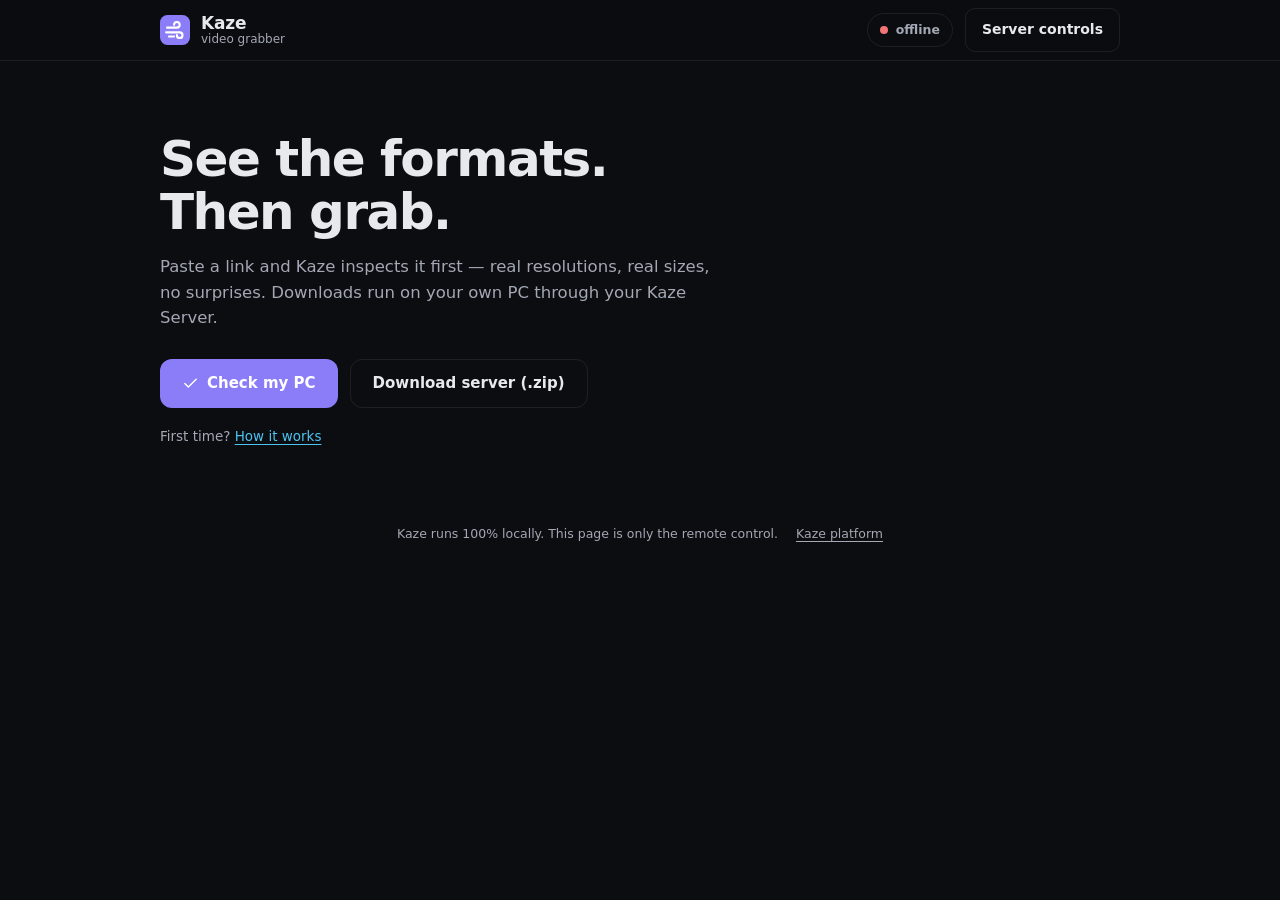
==== commit 258263ab: "Cross-link showcase and video site; document kaze-media-hub domain and roadmap" ====
--- a/site/index.html
+++ b/site/index.html
@@ -131,6 +131,7 @@
 
 <footer class="foot wrap">
   <span>Kaze runs 100% locally. This page is only the remote control.</span>
+  <span class="foot-links"><a href="https://kaze-media-hub.vercel.app" target="_blank" rel="noopener">Kaze platform</a></span>
 </footer>
 
 <div class="toasts" id="toasts" aria-live="polite"></div>
--- a/site/styles.css
+++ b/site/styles.css
@@ -334,7 +334,9 @@
 .act-row { display: flex; gap: 8px; flex-wrap: wrap; margin-top: 10px; }
 .act-row .btn { min-height: 34px; padding: 6px 14px; font-size: 12.5px; }
 
-.foot { color: var(--muted); font-size: 12.5px; padding: 24px 20px 44px; text-align: center; }
+.foot { color: var(--muted); font-size: 12.5px; padding: 24px 20px 44px; text-align: center; display: flex; align-items: center; justify-content: center; gap: 18px; flex-wrap: wrap; }
+.foot-links a { color: var(--muted); text-decoration: underline; text-underline-offset: 3px; }
+.foot-links a:hover { color: var(--text); }
 
 @media (max-width: 620px) {
   .composer-row { flex-direction: column; }
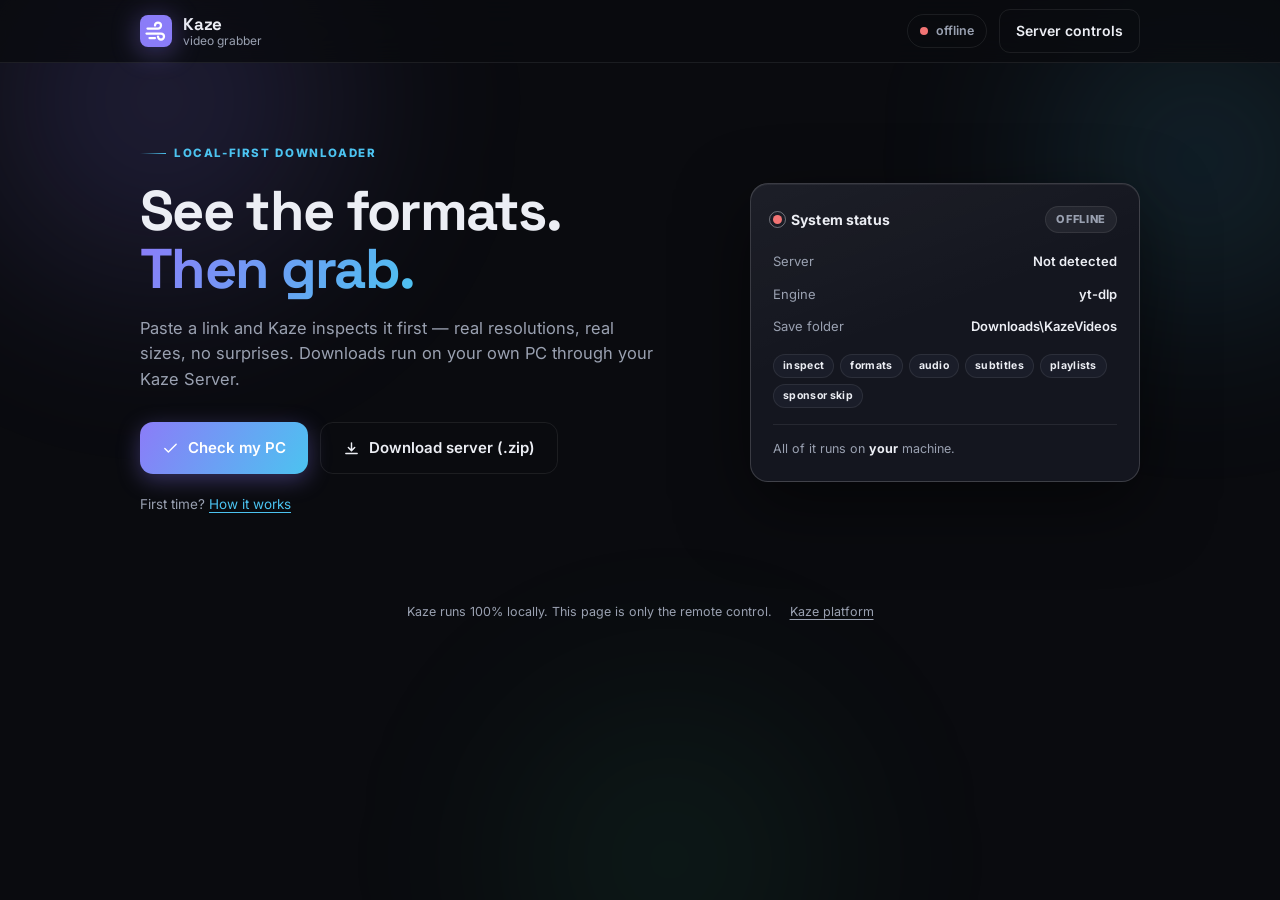
==== commit 066cdfdc: "Fix inspection progress, pill formats, download processing state, remove History, redesign UI, fix i" ====
--- a/site/index.html
+++ b/site/index.html
@@ -3,19 +3,33 @@
 <head>
 <meta charset="utf-8">
 <meta name="viewport" content="width=device-width, initial-scale=1">
-<title>Kaze — grab any video, your way</title>
+<title>Kaze — see the formats. Then grab.</title>
 <meta name="description" content="Kaze inspects a link, shows the real formats available, and downloads to your PC through your own local server. YouTube, Dailymotion and hundreds more sites.">
-<meta name="theme-color" content="#0c0d11">
+<meta name="theme-color" content="#0a0b0f">
 <link rel="icon" href="data:image/svg+xml,%3Csvg xmlns='http://www.w3.org/2000/svg' viewBox='0 0 64 64'%3E%3Crect width='64' height='64' rx='16' fill='%238b7cf8'/%3E%3Cpath d='M15 27h21a6 6 0 1 0-6-6M13 37h29a6 6 0 1 1-6 6M19 46h11' stroke='%23fff' stroke-width='4.5' stroke-linecap='round' fill='none'/%3E%3C/svg%3E">
+<link rel="preconnect" href="https://fonts.googleapis.com">
+<link rel="preconnect" href="https://fonts.gstatic.com" crossorigin>
+<link href="https://fonts.googleapis.com/css2?family=Space+Grotesk:wght@400;500;600;700&family=Inter:wght@400;500;600;700;800&display=swap" rel="stylesheet">
 <link rel="stylesheet" href="styles.css">
 </head>
 <body>
+
+<div class="bg" aria-hidden="true">
+  <div class="aurora a1"></div>
+  <div class="aurora a2"></div>
+  <div class="aurora a3"></div>
+  <div class="wind w1"></div>
+  <div class="wind w2"></div>
+  <div class="wind w3"></div>
+  <div class="wind w4"></div>
+  <div class="wind w5"></div>
+</div>
 
 <header class="topbar">
   <div class="bar-inner wrap">
     <div class="brand">
       <span class="logo" aria-hidden="true">
-        <svg viewBox="0 0 64 64"><rect width="64" height="64" rx="16" fill="#8b7cf8"/><path d="M15 27h21a6 6 0 1 0-6-6M13 37h29a6 6 0 1 1-6 6M19 46h11" stroke="#fff" stroke-width="4.5" stroke-linecap="round" fill="none"/></svg>
+        <svg viewBox="0 0 64 64"><rect width="64" height="64" rx="16" fill="url(#lg)"/><path d="M15 27h21a6 6 0 1 0-6-6M13 37h29a6 6 0 1 1-6 6M19 46h11" stroke="#fff" stroke-width="4.5" stroke-linecap="round" fill="none"/><defs><linearGradient id="lg" x1="0" y1="0" x2="64" y2="64"><stop offset="0" stop-color="#8b7cf8"/><stop offset="1" stop-color="#4cc3f0"/></linearGradient></defs></svg>
       </span>
       <span class="brand-text">
         <span class="brand-name">Kaze</span>
@@ -32,16 +46,42 @@
 <main class="wrap">
 
   <section class="hero" id="connect-hero">
-    <h1>See the formats.<br>Then grab.</h1>
-    <p class="lede">Paste a link and Kaze inspects it first — real resolutions, real sizes, no surprises. Downloads run on your own PC through your Kaze Server.</p>
-    <div class="hero-cta">
-      <button class="btn btn-primary btn-big" id="btn-check" type="button">
-        <svg viewBox="0 0 24 24" aria-hidden="true"><path d="M20 6 9 17l-5-5"/></svg>
-        Check my PC
-      </button>
-      <button class="btn btn-ghost btn-big" id="btn-download-zip" type="button">Download server (.zip)</button>
-    </div>
-    <p class="hint-line" id="hint-line">First time? <button class="linklike" id="btn-how" type="button">How it works</button></p>
+    <div class="hero-grid">
+      <div class="hero-main">
+        <span class="eyebrow">LOCAL-FIRST DOWNLOADER</span>
+        <h1>See the formats.<br><span class="grad">Then grab.</span></h1>
+        <p class="lede">Paste a link and Kaze inspects it first — real resolutions, real sizes, no surprises. Downloads run on your own PC through your Kaze Server.</p>
+        <div class="hero-cta">
+          <button class="btn btn-primary btn-big" id="btn-check" type="button">
+            <svg class="spin-svg" viewBox="0 0 24 24" aria-hidden="true"><path d="M20 6 9 17l-5-5"/></svg>
+            <span>Check my PC</span>
+          </button>
+          <button class="btn btn-ghost btn-big" id="btn-download-zip" type="button">
+            <svg viewBox="0 0 24 24" aria-hidden="true"><path d="M12 4v11m0 0 4.5-4.5M12 15l-4.5-4.5M4 19h16"/></svg>
+            Download server (.zip)
+          </button>
+        </div>
+        <p class="hint-line" id="hint-line">First time? <button class="linklike" id="btn-how" type="button">How it works</button></p>
+      </div>
+
+      <div class="hero-side">
+        <div class="sys-card" id="sys-card">
+          <div class="sys-head">
+            <span class="sys-title"><span class="pulse-dot"></span> System status</span>
+            <span class="sys-badge" id="sys-badge">Offline</span>
+          </div>
+          <div class="sys-rows">
+            <div class="sys-row"><span>Server</span><b id="sys-ver">Not detected</b></div>
+            <div class="sys-row"><span>Engine</span><b id="sys-engine">yt-dlp</b></div>
+            <div class="sys-row"><span>Save folder</span><b class="sys-dir" id="sys-dir">Downloads\KazeVideos</b></div>
+          </div>
+          <div class="sys-caps" id="sys-caps">
+            <span>inspect</span><span>formats</span><span>audio</span><span>subtitles</span><span>playlists</span><span>sponsor skip</span>
+          </div>
+          <div class="sys-foot">All of it runs on <b>your</b> machine.</div>
+        </div>
+      </div>
+    </div>
   </section>
 
   <section class="workspace hidden" id="workspace" aria-live="polite">
@@ -53,11 +93,34 @@
           <svg class="url-ico" viewBox="0 0 24 24" aria-hidden="true"><circle cx="11" cy="11" r="7"/><path d="m20 20-3.2-3.2"/></svg>
           <input type="url" id="url-input" placeholder="Paste a link — youtube.com, dailymotion.com, ..." spellcheck="false" autocomplete="off">
         </div>
-        <button class="btn btn-primary" id="btn-inspect" type="button">
-          <svg viewBox="0 0 24 24" aria-hidden="true"><circle cx="11" cy="11" r="7"/><path d="m20 20-3.2-3.2"/></svg>
-          Inspect link
+        <button class="btn btn-primary btn-inspect" id="btn-inspect" type="button">
+          <svg class="inspect-ico" viewBox="0 0 24 24" aria-hidden="true"><circle cx="11" cy="11" r="7"/><path d="m20 20-3.2-3.2"/></svg>
+          <span id="inspect-btn-label">Inspect link</span>
         </button>
       </div>
+
+      <div class="inspect-progress hidden" id="inspect-progress">
+        <div class="scan-card">
+          <div class="scan-head">
+            <span class="scan-orb"><span></span></span>
+            <div class="scan-txt">
+              <div class="scan-title" id="scan-title">Inspecting link</div>
+              <div class="scan-sub" id="scan-sub">Contacting the source…</div>
+            </div>
+            <span class="scan-timer" id="scan-timer">0s</span>
+          </div>
+          <div class="scan-track">
+            <div class="scan-fill" id="scan-fill"></div>
+            <div class="scan-beam" id="scan-beam"></div>
+          </div>
+          <div class="scan-stages" id="scan-stages">
+            <span class="st active" data-st="0">Contact</span>
+            <span class="st" data-st="1">Metadata</span>
+            <span class="st" data-st="2">Formats</span>
+          </div>
+        </div>
+      </div>
+
       <p class="composer-note" id="composer-note" role="status"></p>
     </div>
 
@@ -72,15 +135,18 @@
       </div>
 
       <div class="choose" id="choose-zone">
-        <div class="seg" id="mode-seg" role="group" aria-label="Download type">
-          <button class="seg-btn active" data-mode="video" type="button">Video</button>
-          <button class="seg-btn" data-mode="audio" type="button">Audio</button>
+        <div class="choose-top">
+          <div class="seg" id="mode-seg" role="group" aria-label="Download type">
+            <button class="seg-btn active" data-mode="video" type="button">Video</button>
+            <button class="seg-btn" data-mode="audio" type="button">Audio</button>
+          </div>
+          <span class="res-count" id="res-count"></span>
         </div>
 
         <div class="format-zone" id="format-zone">
-          <h3 class="zone-label" id="format-label">Choose a video format</h3>
+          <h3 class="zone-label" id="format-label">Choose a format</h3>
           <p class="zone-hint" id="format-hint"></p>
-          <div class="format-grid" id="format-grid"></div>
+          <div class="pill-cloud" id="format-grid"></div>
         </div>
 
         <div class="options">
@@ -102,27 +168,23 @@
 
         <div class="download-row">
           <div class="est" id="est-text"></div>
-          <button class="btn btn-primary btn-big" id="btn-download" type="button">
+          <button class="btn btn-primary btn-big btn-dl" id="btn-download" type="button">
             <svg viewBox="0 0 24 24" aria-hidden="true"><path d="M12 4v11m0 0 4.5-4.5M12 15l-4.5-4.5M4 19h16"/></svg>
-            Download
+            <span>Download</span>
           </button>
         </div>
         <p class="download-note" id="download-note" role="status"></p>
       </div>
     </section>
 
-    <div class="grid-2">
-      <section class="card">
+    <section class="card queue-card">
+      <div class="queue-head">
         <h2 class="card-title">Queue <span class="count" id="queue-count">0</span></h2>
-        <ul class="list" id="queue-list"></ul>
-        <p class="empty hidden" id="queue-empty">Nothing grabbing yet. Inspect a link above.</p>
-      </section>
-      <section class="card">
-        <h2 class="card-title">History <span class="count" id="history-count">0</span></h2>
-        <ul class="list" id="history-list"></ul>
-        <p class="empty hidden" id="history-empty">Finished grabs land here.</p>
-      </section>
-    </div>
+        <button class="btn btn-ghost btn-xs" id="btn-clear-queue" type="button">Clear finished</button>
+      </div>
+      <ul class="list" id="queue-list"></ul>
+      <p class="empty hidden" id="queue-empty">Nothing grabbing yet. Inspect a link above.</p>
+    </section>
 
     <p class="dash-foot">Files are saved to <code id="dl-dir">your Downloads\KazeVideos folder</code>.</p>
   </section>
--- a/site/styles.css
+++ b/site/styles.css
@@ -1,19 +1,21 @@
 :root {
-  --bg: #0c0d11;
-  --bg-soft: #12141a;
-  --surface: #15171e;
-  --surface-2: #1b1e26;
+  --bg: #0a0b0f;
+  --bg-soft: #10121a;
+  --surface: #14161f;
+  --surface-2: #1a1d29;
   --line: rgba(255, 255, 255, 0.08);
-  --line-strong: rgba(255, 255, 255, 0.14);
-  --text: #e8e9ec;
-  --muted: #a3a8b4;
+  --line-strong: rgba(255, 255, 255, 0.16);
+  --text: #eceef4;
+  --muted: #9aa1b1;
   --violet: #8b7cf8;
-  --violet-strong: #9d90ff;
+  --violet-strong: #a497ff;
   --cyan: #4cc3f0;
   --green: #3fd68a;
   --red: #f27474;
   --amber: #f0b64f;
   --radius: 14px;
+  --grad: linear-gradient(120deg, #8b7cf8, #4cc3f0);
+  --ease-out: cubic-bezier(.22, 1, .36, 1);
   color-scheme: dark;
 }
 
@@ -24,19 +26,22 @@
 body {
   background: var(--bg);
   color: var(--text);
-  font: 15px/1.55 system-ui, -apple-system, "Segoe UI", Roboto, sans-serif;
+  font: 15px/1.55 "Inter", system-ui, -apple-system, "Segoe UI", Roboto, sans-serif;
   min-height: 100vh;
   -webkit-font-smoothing: antialiased;
-}
-
-.wrap { max-width: 1000px; margin: 0 auto; padding: 0 20px; }
+  overflow-x: hidden;
+}
+
+h1, h2, h3 { font-family: "Space Grotesk", "Inter", system-ui, sans-serif; }
+
+.wrap { max-width: 1040px; margin: 0 auto; padding: 0 20px; }
 .hidden { display: none !important; }
 .sr-only {
   position: absolute; width: 1px; height: 1px; padding: 0; margin: -1px;
   overflow: hidden; clip: rect(0 0 0 0); white-space: nowrap; border: 0;
 }
 
-::selection { background: rgba(139, 124, 248, 0.35); }
+::selection { background: rgba(139, 124, 248, 0.4); }
 
 :focus-visible {
   outline: 2px solid var(--violet-strong);
@@ -49,23 +54,61 @@
 ::-webkit-scrollbar-thumb { background: rgba(255,255,255,.16); border-radius: 99px; border: 2px solid var(--bg); }
 ::-webkit-scrollbar-track { background: transparent; }
 
-/* Caret / number fields */
 input, select, textarea, button { font: inherit; }
 input { caret-color: var(--violet-strong); }
 
-/* Header */
+/* ------------------------------------------------------------------
+   Animated background — aurora + wind streaks
+------------------------------------------------------------------- */
+.bg { position: fixed; inset: 0; z-index: -1; overflow: hidden; pointer-events: none; }
+.aurora {
+  position: absolute; border-radius: 50%; filter: blur(90px); opacity: .5;
+  will-change: transform;
+}
+.a1 { width: 560px; height: 560px; top: -180px; left: -120px; background: radial-gradient(circle, rgba(139,124,248,.5), transparent 65%); animation: drift1 26s var(--ease-out) infinite alternate; }
+.a2 { width: 480px; height: 480px; top: -80px; right: -160px; background: radial-gradient(circle, rgba(76,195,240,.4), transparent 65%); animation: drift2 32s var(--ease-out) infinite alternate; }
+.a3 { width: 520px; height: 520px; bottom: -220px; left: 32%; background: radial-gradient(circle, rgba(63,214,138,.22), transparent 65%); animation: drift3 38s var(--ease-out) infinite alternate; }
+
+@keyframes drift1 { to { transform: translate(60px, 50px) scale(1.15); } }
+@keyframes drift2 { to { transform: translate(-70px, 60px) scale(1.1); } }
+@keyframes drift3 { to { transform: translate(40px, -60px) scale(1.2); } }
+
+.wind {
+  position: absolute; height: 1px; left: -20%;
+  background: linear-gradient(90deg, transparent, rgba(139,124,248,.55), rgba(76,195,240,.55), transparent);
+  opacity: 0; border-radius: 99px;
+  animation-name: breeze; animation-timing-function: linear; animation-iteration-count: infinite;
+  will-change: transform, opacity;
+}
+.w1 { width: 34%; top: 22%; animation-duration: 13s; animation-delay: 0s; }
+.w2 { width: 26%; top: 34%; animation-duration: 17s; animation-delay: 2.5s; }
+.w3 { width: 30%; top: 58%; animation-duration: 15s; animation-delay: 5s; }
+.w4 { width: 22%; top: 72%; animation-duration: 19s; animation-delay: 1s; }
+.w5 { width: 38%; top: 88%; animation-duration: 21s; animation-delay: 7s; }
+@keyframes breeze {
+  0%   { transform: translateX(0) scaleX(.4); opacity: 0; }
+  12%  { opacity: .8; }
+  60%  { opacity: .55; }
+  100% { transform: translateX(1400px) scaleX(1.4); opacity: 0; }
+}
+
+/* ------------------------------------------------------------------
+   Header
+------------------------------------------------------------------- */
 .topbar {
   position: sticky; top: 0; z-index: 40;
-  background: rgba(12, 13, 17, 0.85);
+  background: rgba(10, 11, 15, 0.78);
   border-bottom: 1px solid var(--line);
-  backdrop-filter: blur(10px);
-}
-.bar-inner { display: flex; align-items: center; justify-content: space-between; height: 60px; }
+  backdrop-filter: blur(14px);
+}
+.bar-inner { display: flex; align-items: center; justify-content: space-between; height: 62px; }
 
 .brand { display: flex; align-items: center; gap: 11px; }
-.logo svg { width: 30px; height: 30px; display: block; }
+.logo { filter: drop-shadow(0 4px 14px rgba(139,124,248,.45)); }
+.logo svg { width: 32px; height: 32px; display: block; transition: transform .25s var(--ease-out); }
+.brand:hover .logo svg { transform: rotate(-8deg) scale(1.05); }
 .brand-text { display: flex; flex-direction: column; line-height: 1.1; }
-.brand-name { font-weight: 750; font-size: 17px; letter-spacing: -0.01em; }
+.brand-name { font-weight: 750; font-size: 17px; letter-spacing: -0.01em; font-family: "Space Grotesk", sans-serif; }
 .brand-sub { color: var(--muted); font-size: 12px; }
 
 .bar-right { display: flex; align-items: center; gap: 12px; }
@@ -77,32 +120,48 @@
   font-size: 12.5px; font-weight: 600;
   border: 1px solid var(--line);
   color: var(--muted);
+  transition: border-color .2s ease, color .2s ease;
 }
 .pill .dot { width: 8px; height: 8px; border-radius: 50%; background: var(--red); }
 .pill-on { color: var(--green); border-color: rgba(63, 214, 138, 0.35); }
-.pill-on .dot { background: var(--green); }
+.pill-on .dot { background: var(--green); animation: pulse 2.2s infinite; }
 .pill-off { color: var(--muted); border-color: var(--line); }
-
-/* Buttons */
+@keyframes pulse {
+  0%, 100% { box-shadow: 0 0 0 0 rgba(63,214,138,.5); }
+  55% { box-shadow: 0 0 0 6px rgba(63,214,138,0); }
+}
+
+/* ------------------------------------------------------------------
+   Buttons
+------------------------------------------------------------------- */
 .btn {
+  position: relative; overflow: hidden;
   appearance: none; border: 1px solid var(--line); cursor: pointer;
   background: var(--surface-2); color: var(--text);
-  padding: 10px 16px; border-radius: 10px;
-  font-weight: 650; font-size: 14px;
-  display: inline-flex; align-items: center; gap: 8px;
+  padding: 10px 16px; border-radius: 11px;
+  font-weight: 600; font-size: 14px;
+  display: inline-flex; align-items: center; gap: 9px;
   min-height: 42px;
-  transition: border-color 0.12s ease, background 0.12s ease, color 0.12s ease;
-}
-.btn svg { width: 17px; height: 17px; stroke: currentColor; stroke-width: 2; fill: none; stroke-linecap: round; stroke-linejoin: round; }
-.btn:hover { border-color: var(--line-strong); background: var(--surface-2); }
-.btn:disabled { opacity: 0.5; cursor: not-allowed; }
-
-.btn-primary {
-  background: var(--violet); border: none; color: #fff;
-}
-.btn-primary:hover { background: var(--violet-strong); }
+  transition: transform .15s var(--ease-out), border-color .15s ease, background .15s ease, box-shadow .2s ease;
+}
+.btn::after {
+  content: ""; position: absolute; top: 0; left: -80%; width: 50%; height: 100%;
+  background: linear-gradient(105deg, transparent, rgba(255,255,255,.14), transparent);
+  transform: skewX(-20deg); transition: left .5s var(--ease-out);
+}
+.btn:hover::after { left: 130%; }
+.btn svg { width: 17px; height: 17px; stroke: currentColor; stroke-width: 2; fill: none; stroke-linecap: round; stroke-linejoin: round; flex-shrink: 0; }
+.btn:hover { transform: translateY(-1px); border-color: var(--line-strong); }
+.btn:active { transform: translateY(0) scale(.98); }
+.btn:disabled { opacity: .5; cursor: not-allowed; transform: none; }
+.btn:disabled::after { display: none; }
+
+.btn-primary { background: var(--grad); border: none; color: #fff; box-shadow: 0 6px 22px rgba(139,124,248,.35); }
+.btn-primary:hover { box-shadow: 0 10px 30px rgba(139,124,248,.5); filter: saturate(1.1); }
 .btn-ghost { background: transparent; }
-.btn-big { padding: 12px 22px; font-size: 15px; border-radius: 12px; min-height: 48px; }
+.btn-big { padding: 13px 22px; font-size: 15px; border-radius: 13px; min-height: 50px; }
+.btn-xs { padding: 7px 12px; min-height: 32px; font-size: 12.5px; border-radius: 9px; }
+.btn-dl { min-width: 190px; justify-content: center; }
 
 .linklike {
   background: none; border: none; padding: 0;
@@ -110,65 +169,199 @@
   text-decoration: underline; text-underline-offset: 3px;
 }
 
-/* Hero */
-.hero { padding: 72px 0 40px; max-width: 640px; }
+/* Button spinner (used on Check my PC while pinging) */
+.spinner {
+  width: 16px; height: 16px; border-radius: 50%;
+  border: 2px solid rgba(255,255,255,.3); border-top-color: #fff;
+  animation: rot .7s linear infinite;
+}
+@keyframes rot { to { transform: rotate(360deg); } }
+
+/* ------------------------------------------------------------------
+   Hero
+------------------------------------------------------------------- */
+.hero { padding: 74px 0 48px; }
+.hero-grid { display: grid; grid-template-columns: 1.35fr .95fr; gap: 56px; align-items: center; }
+
+.eyebrow {
+  display: inline-flex; align-items: center; gap: 8px;
+  font-size: 11.5px; font-weight: 800; letter-spacing: .14em; color: var(--cyan);
+  margin-bottom: 20px;
+}
+.eyebrow::before { content: ""; width: 26px; height: 1px; background: linear-gradient(90deg, transparent, var(--cyan)); }
+
 .hero h1 {
-  font-size: clamp(34px, 6vw, 50px); line-height: 1.05;
-  letter-spacing: -0.03em; margin: 0 0 16px;
-}
-.lede { color: var(--muted); font-size: 16.5px; margin: 0 0 28px; max-width: 560px; }
+  font-size: clamp(36px, 5.4vw, 56px); line-height: 1.03;
+  letter-spacing: -0.03em; margin: 0 0 18px;
+}
+.grad { background: var(--grad); -webkit-background-clip: text; background-clip: text; -webkit-text-fill-color: transparent; }
+.lede { color: var(--muted); font-size: 16.5px; margin: 0 0 30px; max-width: 520px; }
 .hero-cta { display: flex; gap: 12px; flex-wrap: wrap; }
-.hint-line { color: var(--muted); font-size: 13.5px; margin-top: 18px; }
-
-/* Workspace */
-.workspace { padding: 8px 0 64px; display: flex; flex-direction: column; gap: 22px; }
+.hint-line { color: var(--muted); font-size: 13.5px; margin-top: 20px; }
+
+/* System status card */
+.sys-card {
+  border: 1px solid var(--line-strong);
+  border-radius: 18px;
+  background: linear-gradient(160deg, rgba(255,255,255,.04), rgba(255,255,255,0) 45%), var(--surface);
+  padding: 22px;
+  box-shadow: 0 24px 70px rgba(0,0,0,.5), inset 0 1px 0 rgba(255,255,255,.06);
+  animation: cardIn .8s var(--ease-out) .15s both;
+}
+.sys-head { display: flex; align-items: center; justify-content: space-between; margin-bottom: 18px; }
+.sys-title { display: inline-flex; align-items: center; gap: 9px; font-weight: 700; font-size: 14px; letter-spacing: .01em; }
+.pulse-dot { width: 9px; height: 9px; border-radius: 50%; background: var(--red); position: relative; }
+.pulse-dot::after { content: ""; position: absolute; inset: -4px; border-radius: 50%; border: 1px solid currentColor; opacity: .4; }
+.pulse-dot.on { background: var(--green); }
+.pulse-dot.on::after { animation: ring 1.8s var(--ease-out) infinite; border-color: var(--green); }
+@keyframes ring { 0% { transform: scale(.6); opacity: .7; } 100% { transform: scale(1.5); opacity: 0; } }
+.sys-badge {
+  font-size: 11px; font-weight: 800; letter-spacing: .06em; text-transform: uppercase;
+  color: var(--muted); background: rgba(255,255,255,.06); border: 1px solid var(--line);
+  padding: 4px 10px; border-radius: 99px;
+}
+.sys-badge.on { color: var(--green); background: rgba(63,214,138,.1); border-color: rgba(63,214,138,.3); }
+
+.sys-rows { display: grid; gap: 12px; margin-bottom: 18px; }
+.sys-row { display: flex; align-items: center; justify-content: space-between; gap: 14px; font-size: 13px; }
+.sys-row span { color: var(--muted); }
+.sys-row b { font-weight: 600; font-size: 13px; text-align: right; overflow-wrap: anywhere; }
+.sys-dir { max-width: 60%; }
+.sys-caps { display: flex; flex-wrap: wrap; gap: 6px; margin-bottom: 16px; }
+.sys-caps span {
+  font-size: 10.5px; font-weight: 700; letter-spacing: .03em; color: var(--text);
+  background: var(--surface-2); border: 1px solid var(--line); border-radius: 99px; padding: 3px 9px;
+}
+.sys-foot { color: var(--muted); font-size: 12.5px; border-top: 1px solid var(--line); padding-top: 14px; }
+.sys-foot b { color: var(--text); }
+
+/* ------------------------------------------------------------------
+   Workspace
+------------------------------------------------------------------- */
+.workspace { padding: 10px 0 64px; display: flex; flex-direction: column; gap: 22px; animation: fadeUp .5s var(--ease-out) both; }
+@keyframes fadeUp { from { opacity: 0; transform: translateY(14px); } to { opacity: 1; transform: none; } }
 
 .card {
-  background: var(--surface);
+  background: linear-gradient(170deg, rgba(255,255,255,.03), rgba(255,255,255,0) 40%), var(--surface);
   border: 1px solid var(--line);
   border-radius: var(--radius);
   padding: 20px;
+  box-shadow: 0 14px 44px rgba(0,0,0,.28);
 }
 .card-title {
-  font-size: 12px; font-weight: 700; letter-spacing: 0.08em; text-transform: uppercase;
-  color: var(--muted); margin: 0 0 14px;
+  font-size: 12px; font-weight: 700; letter-spacing: 0.1em; text-transform: uppercase;
+  color: var(--muted); margin: 0;
 }
 .count { background: rgba(255,255,255,.07); border-radius: 99px; padding: 1px 9px; font-size: 11px; margin-left: 6px; }
 
 /* Composer */
+.composer { position: relative; transition: border-color .2s ease, box-shadow .2s ease; }
+.composer:focus-within { border-color: rgba(139,124,248,.5); box-shadow: 0 0 0 4px rgba(139,124,248,.12), 0 18px 50px rgba(0,0,0,.35); }
 .composer-row { display: flex; gap: 12px; }
 .url-shell { position: relative; flex: 1; min-width: 0; }
 .url-ico {
-  position: absolute; left: 14px; top: 50%; transform: translateY(-50%);
+  position: absolute; left: 15px; top: 50%; transform: translateY(-50%);
   width: 18px; height: 18px; stroke: var(--muted); stroke-width: 2; fill: none;
   stroke-linecap: round; stroke-linejoin: round; pointer-events: none;
-}
+  transition: stroke .2s ease;
+}
+.url-shell:focus-within .url-ico { stroke: var(--violet-strong); }
 #url-input {
-  width: 100%; height: 48px;
+  width: 100%; height: 50px;
   background: var(--bg-soft);
   border: 1px solid var(--line);
   color: var(--text);
   border-radius: 12px;
-  padding: 0 16px 0 42px;
+  padding: 0 16px 0 44px;
   font-size: 15px;
   outline: none;
-  transition: border-color 0.12s ease, box-shadow 0.12s ease;
-}
-#url-input:focus { border-color: var(--violet-strong); box-shadow: 0 0 0 3px rgba(139,124,248,.18); }
-.composer-note { color: var(--amber); font-size: 13px; margin: 10px 2px 0; min-height: 18px; }
-
-/* Result */
-.result { border: 1px solid var(--line); border-radius: var(--radius); background: var(--surface); padding: 20px; }
+  transition: border-color .2s ease, box-shadow .2s ease, background .2s ease;
+}
+#url-input:focus { border-color: var(--violet-strong); box-shadow: 0 0 0 3px rgba(139,124,248,.18); background: #14161f; }
+.btn-inspect { min-width: 150px; justify-content: center; }
+.btn-inspect .inspect-ico { transition: transform .2s ease; }
+.btn-inspect:not(:disabled):hover .inspect-ico { transform: scale(1.15); }
+.composer-note { color: var(--amber); font-size: 13px; margin: 12px 2px 0; min-height: 18px; line-height: 1.5; }
+.composer-note .btn { margin-top: 8px; }
+
+/* Inspection progress — wind scanner */
+.inspect-progress { padding-top: 16px; }
+.scan-card {
+  border: 1px solid var(--line); border-radius: 14px;
+  background: linear-gradient(180deg, rgba(139,124,248,.07), rgba(76,195,240,.04) 60%, transparent);
+  padding: 16px 18px; overflow: hidden; position: relative;
+  animation: fadeUp .4s var(--ease-out) both;
+}
+.scan-head { display: flex; align-items: center; gap: 14px; }
+.scan-orb {
+  width: 38px; height: 38px; border-radius: 12px; flex-shrink: 0;
+  background: var(--grad); display: grid; place-items: center;
+  box-shadow: 0 0 24px rgba(139,124,248,.5);
+  animation: orbGlow 1.6s ease-in-out infinite;
+}
+.scan-orb span { width: 16px; height: 16px; border-radius: 50%; border: 2px solid rgba(255,255,255,.85); border-top-color: transparent; animation: rot .8s linear infinite; }
+@keyframes orbGlow { 0%,100% { box-shadow: 0 0 18px rgba(139,124,248,.45); } 50% { box-shadow: 0 0 34px rgba(76,195,240,.6); } }
+.scan-txt { flex: 1; min-width: 0; }
+.scan-title { font-weight: 700; font-size: 14px; font-family: "Space Grotesk", sans-serif; }
+.scan-sub { color: var(--muted); font-size: 12.5px; margin-top: 2px; }
+.scan-timer {
+  font-variant-numeric: tabular-nums; font-weight: 700; font-size: 13px; color: var(--cyan);
+  background: rgba(76,195,240,.1); border: 1px solid rgba(76,195,240,.25);
+  padding: 3px 10px; border-radius: 99px; flex-shrink: 0;
+}
+.scan-track {
+  position: relative; height: 6px; border-radius: 99px; overflow: hidden;
+  background: rgba(255,255,255,.08); margin: 16px 0 12px;
+}
+.scan-fill {
+  position: absolute; inset: 0; width: 0%;
+  background: var(--grad);
+  transition: width 1.4s var(--ease-out);
+  animation: fillPulse 2.2s ease-in-out infinite;
+}
+@keyframes fillPulse { 0%,100% { filter: brightness(1); } 50% { filter: brightness(1.35); } }
+.scan-beam {
+  position: absolute; top: -4px; bottom: -4px; width: 90px;
+  background: linear-gradient(90deg, transparent, rgba(255,255,255,.75), transparent);
+  animation: beam 1.6s var(--ease-out) infinite;
+}
+@keyframes beam { from { left: -20%; } to { left: 110%; } }
+.scan-stages { display: flex; gap: 8px; }
+.scan-stages .st {
+  font-size: 10.5px; font-weight: 700; letter-spacing: .06em; text-transform: uppercase;
+  color: var(--muted); padding: 3px 10px; border-radius: 99px;
+  border: 1px solid var(--line); transition: all .3s ease;
+  display: inline-flex; align-items: center; gap: 6px;
+}
+.scan-stages .st::before { content: ""; width: 5px; height: 5px; border-radius: 50%; background: currentColor; opacity: .4; }
+.scan-stages .st.active { color: #fff; border-color: rgba(139,124,248,.5); background: rgba(139,124,248,.14); }
+.scan-stages .st.active::before { background: var(--violet-strong); opacity: 1; box-shadow: 0 0 8px var(--violet-strong); animation: pulse 1.4s infinite; }
+.scan-stages .st.done { color: var(--green); border-color: rgba(63,214,138,.35); }
+.scan-stages .st.done::before { background: var(--green); opacity: 1; }
+
+/* ------------------------------------------------------------------
+   Result
+------------------------------------------------------------------- */
+.result {
+  border: 1px solid var(--line); border-radius: 16px;
+  background: linear-gradient(170deg, rgba(255,255,255,.03), rgba(255,255,255,0) 40%), var(--surface);
+  padding: 22px;
+  animation: resultIn .55s var(--ease-out) both;
+  box-shadow: 0 18px 50px rgba(0,0,0,.35);
+}
+@keyframes resultIn { from { opacity: 0; transform: translateY(18px) scale(.985); } to { opacity: 1; transform: none; } }
 .result-head { display: flex; gap: 18px; }
 .thumb {
   width: 180px; height: 101px; object-fit: cover;
-  border-radius: 10px; border: 1px solid var(--line);
-  background: var(--bg-soft);
+  border-radius: 12px; border: 1px solid var(--line);
+  background: linear-gradient(120deg, var(--surface-2), var(--bg-soft));
   flex-shrink: 0;
-}
+  transition: transform .3s var(--ease-out), box-shadow .3s ease;
+}
+.thumb.loaded:hover { transform: scale(1.02); box-shadow: 0 8px 26px rgba(0,0,0,.4); }
 .result-info { min-width: 0; }
 .result-info h2 {
-  margin: 0 0 6px; font-size: 19px; letter-spacing: -0.015em;
+  margin: 0 0 6px; font-size: 20px; letter-spacing: -0.015em;
   line-height: 1.25; overflow-wrap: anywhere;
 }
 .result-meta { margin: 0 0 10px; color: var(--muted); font-size: 13.5px; overflow-wrap: anywhere; }
@@ -176,54 +369,87 @@
 .chip {
   font-size: 12px; font-weight: 600; color: var(--text);
   background: var(--surface-2); border: 1px solid var(--line);
-  border-radius: 99px; padding: 3px 11px;
-}
+  border-radius: 99px; padding: 4px 12px;
+  display: inline-flex; align-items: center; gap: 6px;
+}
+.chip::before { content: ""; width: 6px; height: 6px; border-radius: 50%; background: var(--violet); opacity: .8; }
 
 /* Choose zone */
 .choose { margin-top: 22px; border-top: 1px solid var(--line); padding-top: 18px; }
-.seg { display: inline-flex; background: var(--bg-soft); border: 1px solid var(--line); border-radius: 10px; padding: 3px; gap: 2px; }
+.choose-top { display: flex; align-items: center; justify-content: space-between; gap: 12px; flex-wrap: wrap; }
+.res-count { color: var(--muted); font-size: 12.5px; font-weight: 600; }
+.seg { display: inline-flex; background: var(--bg-soft); border: 1px solid var(--line); border-radius: 11px; padding: 3px; gap: 2px; position: relative; }
 .seg-btn {
   border: none; background: transparent; color: var(--muted);
-  padding: 8px 18px; border-radius: 8px; cursor: pointer; font-weight: 650; font-size: 13.5px;
-}
-.seg-btn.active { background: var(--violet); color: #fff; }
+  padding: 8px 20px; border-radius: 9px; cursor: pointer; font-weight: 650; font-size: 13.5px;
+  transition: color .2s ease, background .2s ease;
+}
+.seg-btn.active { background: var(--grad); color: #fff; box-shadow: 0 4px 16px rgba(139,124,248,.4); }
 .seg-btn:disabled { opacity: 0.4; cursor: not-allowed; }
 
-.zone-label { font-size: 13px; font-weight: 650; color: var(--muted); margin: 18px 0 4px; letter-spacing: 0.02em; }
-.zone-hint { margin: 0 0 12px; font-size: 12.5px; color: var(--muted); }
-
-.format-grid { display: grid; grid-template-columns: repeat(auto-fill, minmax(210px, 1fr)); gap: 10px; }
+.zone-label { font-size: 13px; font-weight: 700; color: var(--muted); margin: 18px 0 4px; letter-spacing: 0.02em; text-transform: uppercase; font-size: 11.5px; letter-spacing: .1em; }
+.zone-hint { margin: 0 0 14px; font-size: 12.5px; color: var(--muted); }
+
+/* Format pill cloud */
+.pill-cloud { display: flex; flex-direction: column; gap: 10px; }
+.tier { display: flex; flex-direction: column; gap: 6px; }
+.tier-label {
+  font-size: 11px; font-weight: 800; letter-spacing: .12em; text-transform: uppercase;
+  color: var(--muted); opacity: .85;
+}
+.tier-pills { display: flex; flex-wrap: wrap; gap: 8px; }
 .fmt {
-  appearance: none; text-align: left; cursor: pointer;
+  appearance: none; cursor: pointer; position: relative;
+  display: inline-flex; align-items: center; gap: 9px;
   background: var(--bg-soft); border: 1px solid var(--line);
-  border-radius: 12px; padding: 12px 14px;
-  display: flex; flex-direction: column; gap: 3px;
-  transition: border-color 0.12s ease, background 0.12s ease;
-  min-height: 44px;
-}
-.fmt:hover { border-color: var(--line-strong); }
-.fmt.selected { border-color: var(--violet-strong); background: rgba(139,124,248,.1); box-shadow: 0 0 0 3px rgba(139,124,248,.14); }
-.fmt .f-main { display: flex; align-items: baseline; justify-content: space-between; gap: 8px; }
-.fmt .f-res { font-weight: 700; font-size: 14.5px; letter-spacing: -0.01em; }
-.fmt .f-badge { font-size: 10.5px; font-weight: 700; color: var(--cyan); letter-spacing: 0.04em; text-transform: uppercase; }
-.fmt .f-sub { color: var(--muted); font-size: 12px; overflow-wrap: anywhere; }
+  color: var(--text); border-radius: 99px; padding: 7px 14px;
+  min-height: 38px;
+  transition: transform .15s var(--ease-out), border-color .15s ease, background .15s ease, box-shadow .2s ease;
+  animation: pillIn .4s var(--ease-out) both;
+}
+@keyframes pillIn { from { opacity: 0; transform: translateY(8px) scale(.95); } to { opacity: 1; transform: none; } }
+.fmt:hover { transform: translateY(-2px); border-color: var(--line-strong); background: var(--surface-2); }
+.fmt .pf-res { font-weight: 700; font-size: 13.5px; font-variant-numeric: tabular-nums; }
+.fmt .pf-ext { color: var(--muted); font-size: 11px; font-weight: 600; text-transform: uppercase; letter-spacing: .04em; }
+.fmt .pf-sub { color: var(--muted); font-size: 11.5px; font-variant-numeric: tabular-nums; max-width: 200px; white-space: nowrap; overflow: hidden; text-overflow: ellipsis; }
+.fmt .pf-prog {
+  font-size: 9.5px; font-weight: 800; letter-spacing: .05em; text-transform: uppercase;
+  color: var(--green); background: rgba(63,214,138,.12); border: 1px solid rgba(63,214,138,.3);
+  padding: 1px 7px; border-radius: 99px;
+}
+.fmt .pf-check {
+  width: 17px; height: 17px; border-radius: 50%; flex-shrink: 0;
+  display: grid; place-items: center;
+  background: rgba(255,255,255,.1); color: transparent; font-size: 10px; font-weight: 800;
+  transition: all .2s ease;
+}
+.fmt.selected {
+  border-color: transparent;
+  background: var(--grad);
+  box-shadow: 0 6px 22px rgba(139,124,248,.45);
+  color: #fff;
+}
+.fmt.selected .pf-ext, .fmt.selected .pf-sub { color: rgba(255,255,255,.85); }
+.fmt.selected .pf-check { background: rgba(255,255,255,.25); color: #fff; }
+.fmt.selected .pf-prog { color: #fff; background: rgba(255,255,255,.18); border-color: rgba(255,255,255,.3); }
 
 /* Options */
 .options { display: flex; align-items: center; gap: 18px; flex-wrap: wrap; margin-top: 20px; }
 .opt-title { font-size: 12px; font-weight: 700; letter-spacing: 0.06em; text-transform: uppercase; color: var(--muted); }
-.switch { display: inline-flex; align-items: center; gap: 8px; font-size: 13px; color: var(--text); cursor: pointer; user-select: none; }
+.switch { display: inline-flex; align-items: center; gap: 8px; font-size: 13px; color: var(--text); cursor: pointer; user-select: none; transition: color .15s ease; }
+.switch:hover { color: #fff; }
 .switch input { position: absolute; opacity: 0; width: 1px; height: 1px; }
 .track {
   width: 36px; height: 20px; border-radius: 99px;
   background: rgba(255,255,255,.14); position: relative; flex-shrink: 0;
-  transition: background 0.12s ease;
+  transition: background 0.15s ease, box-shadow .15s ease;
 }
 .track::after {
   content: ""; position: absolute; top: 3px; left: 3px;
   width: 14px; height: 14px; border-radius: 50%; background: #fff;
-  transition: transform 0.12s ease;
-}
-.switch input:checked + .track { background: var(--violet); }
+  transition: transform 0.18s var(--ease-out);
+}
+.switch input:checked + .track { background: var(--violet); box-shadow: 0 0 14px rgba(139,124,248,.4); }
 .switch input:checked + .track::after { transform: translateX(16px); }
 .switch input:focus-visible + .track { outline: 2px solid var(--violet-strong); outline-offset: 2px; }
 
@@ -234,73 +460,118 @@
   background: var(--bg-soft); color: var(--text);
   border: 1px solid var(--line); border-radius: 10px;
   padding: 9px 12px; font-size: 13.5px; outline: none;
-  cursor: pointer;
+  cursor: pointer; transition: border-color .15s ease;
 }
 .select:focus { border-color: var(--violet-strong); }
 
 /* Download row */
 .download-row { display: flex; align-items: center; justify-content: space-between; gap: 16px; margin-top: 24px; flex-wrap: wrap; }
 .est { color: var(--muted); font-size: 14px; font-weight: 600; }
-.download-note { color: var(--amber); font-size: 13px; margin: 10px 2px 0; min-height: 18px; }
-
-/* Grid */
-.grid-2 { display: grid; grid-template-columns: 1fr 1fr; gap: 20px; }
-@media (max-width: 820px) { .grid-2 { grid-template-columns: 1fr; } }
-
-/* Lists */
-.list { list-style: none; margin: 0; padding: 0; display: flex; flex-direction: column; gap: 10px; max-height: 430px; overflow-y: auto; }
-.item { border: 1px solid var(--line); border-radius: 12px; padding: 12px 14px; background: var(--bg-soft); }
+.download-note { color: var(--amber); font-size: 13px; margin: 10px 2px 0; min-height: 18px; line-height: 1.5; }
+.download-note .btn { margin-top: 8px; }
+
+/* ------------------------------------------------------------------
+   Queue
+------------------------------------------------------------------- */
+.queue-head { display: flex; align-items: center; justify-content: space-between; margin-bottom: 14px; }
+.list { list-style: none; margin: 0; padding: 0; display: flex; flex-direction: column; gap: 10px; max-height: 440px; overflow-y: auto; }
+.item {
+  border: 1px solid var(--line); border-radius: 13px; padding: 13px 15px;
+  background: var(--bg-soft);
+  animation: itemIn .45s var(--ease-out) both;
+}
+@keyframes itemIn { from { opacity: 0; transform: translateY(10px); } to { opacity: 1; transform: none; } }
 .item-top { display: flex; justify-content: space-between; align-items: flex-start; gap: 10px; }
 .item-title { font-weight: 650; font-size: 13.5px; line-height: 1.3; overflow-wrap: anywhere; }
-.item-meta { color: var(--muted); font-size: 12px; margin-top: 4px; overflow-wrap: anywhere; }
-.bar { height: 5px; background: rgba(255,255,255,.09); border-radius: 99px; margin-top: 10px; overflow: hidden; }
-.bar > div { height: 100%; width: 0%; background: var(--violet); border-radius: 99px; }
-.badge { font-size: 11px; font-weight: 700; letter-spacing: 0.04em; padding: 2px 9px; border-radius: 99px; white-space: nowrap; }
+.item-meta { color: var(--muted); font-size: 12px; margin-top: 5px; overflow-wrap: anywhere; }
+.bar {
+  height: 6px; background: rgba(255,255,255,.09); border-radius: 99px;
+  margin-top: 12px; overflow: hidden; position: relative;
+}
+.bar > div {
+  height: 100%; width: 0%; background: var(--grad); border-radius: 99px;
+  transition: width .6s var(--ease-out);
+}
+.item.queued .bar > div { background: var(--surface-2); }
+.item.processing .bar { height: 6px; overflow: hidden; }
+.item.processing .bar::after {
+  content: ""; position: absolute; inset: 0;
+  background: linear-gradient(90deg, transparent, rgba(139,124,248,.8), rgba(76,195,240,.8), transparent);
+  animation: beam 1.2s var(--ease-out) infinite;
+}
+.bar-ind {
+  display: none; align-items: center; gap: 8px;
+  color: var(--cyan); font-size: 11.5px; font-weight: 650; margin-top: 9px;
+}
+.item.processing .bar-ind { display: flex; }
+.bar-ind .dots { display: inline-flex; gap: 3px; }
+.bar-ind .dots i { width: 4px; height: 4px; border-radius: 50%; background: var(--cyan); animation: bob 1.2s ease-in-out infinite; }
+.bar-ind .dots i:nth-child(2) { animation-delay: .15s; }
+.bar-ind .dots i:nth-child(3) { animation-delay: .3s; }
+@keyframes bob { 0%,100% { transform: translateY(0); opacity: .4; } 50% { transform: translateY(-3px); opacity: 1; } }
+.item.done { border-color: rgba(63,214,138,.35); background: rgba(63,214,138,.05); }
+.item.done .item-title { color: var(--green); }
+.item.done .bar { animation: doneGlow .8s ease; }
+@keyframes doneGlow { 0% { box-shadow: 0 0 0 0 rgba(63,214,138,.6); } 100% { box-shadow: 0 0 0 12px rgba(63,214,138,0); } }
+
+.badge { font-size: 11px; font-weight: 700; letter-spacing: 0.04em; padding: 3px 10px; border-radius: 99px; white-space: nowrap; display: inline-flex; align-items: center; gap: 5px; }
+.badge::before { content: ""; width: 6px; height: 6px; border-radius: 50%; background: currentColor; opacity: .85; }
 .b-run { color: var(--cyan); background: rgba(76,195,240,.13); }
+.b-run::before { animation: pulse 1.4s infinite; }
 .b-done { color: var(--green); background: rgba(63,214,138,.13); }
 .b-err { color: var(--red); background: rgba(242,116,116,.13); }
 .b-q { color: var(--muted); background: rgba(255,255,255,.07); }
-.err-msg { color: var(--red); font-size: 12.5px; margin-top: 8px; line-height: 1.4; }
+.err-msg { color: var(--red); font-size: 12.5px; margin-top: 8px; line-height: 1.45; }
 .repair-chip {
   display: inline-flex; align-items: center; gap: 6px; margin-top: 8px;
   font-size: 11.5px; font-weight: 700;
   color: var(--amber); background: rgba(240,182,79,.1);
   border: 1px solid rgba(240,182,79,.28); border-radius: 99px; padding: 3px 11px;
-}
+  cursor: pointer; transition: background .15s ease;
+}
+.repair-chip:hover { background: rgba(240,182,79,.18); }
 .icon-btn {
   appearance: none; border: none; background: none; color: var(--muted); cursor: pointer;
   width: 32px; height: 32px; border-radius: 8px; display: inline-grid; place-items: center;
-  flex-shrink: 0;
-}
-.icon-btn:hover { color: var(--red); background: rgba(242,116,116,.1); }
+  flex-shrink: 0; transition: all .15s ease;
+}
+.icon-btn:hover { color: var(--red); background: rgba(242,116,116,.12); transform: scale(1.08); }
 .icon-btn svg { width: 16px; height: 16px; stroke: currentColor; stroke-width: 2; fill: none; stroke-linecap: round; stroke-linejoin: round; }
-.empty { color: var(--muted); font-size: 13px; text-align: center; padding: 24px 0; margin: 0; }
+.empty { color: var(--muted); font-size: 13px; text-align: center; padding: 26px 0; margin: 0; }
 
 .dash-foot { color: var(--muted); font-size: 13px; text-align: center; }
 .dash-foot code { background: var(--bg-soft); padding: 2px 8px; border-radius: 7px; border: 1px solid var(--line); }
 
-/* Modal */
+/* ------------------------------------------------------------------
+   Modal
+------------------------------------------------------------------- */
 .modal-root {
   position: fixed; inset: 0; z-index: 90;
-  background: rgba(5, 6, 9, 0.7);
+  background: rgba(5, 6, 9, 0.72);
   display: grid; place-items: center; padding: 20px;
-}
+  backdrop-filter: blur(4px);
+  animation: fadeIn .2s ease both;
+}
+@keyframes fadeIn { from { opacity: 0; } to { opacity: 1; } }
 .modal-root[hidden] { display: none; }
 .modal-card {
   width: 100%; max-width: 540px; max-height: 86vh; overflow-y: auto;
   background: var(--surface); border: 1px solid var(--line-strong);
   border-radius: 18px; padding: 26px;
-  box-shadow: 0 18px 60px rgba(0,0,0,.5);
-}
-.modal-card h2 { margin: 0 0 6px; font-size: 20px; letter-spacing: -0.01em; }
+  box-shadow: 0 24px 70px rgba(0,0,0,.6);
+  animation: modalIn .35s var(--ease-out) both;
+}
+@keyframes modalIn { from { opacity: 0; transform: translateY(14px) scale(.97); } to { opacity: 1; transform: none; } }
+.modal-card h2 { margin: 0 0 6px; font-size: 21px; letter-spacing: -0.01em; }
 .modal-card .sub { color: var(--muted); font-size: 13.5px; margin: 0 0 18px; }
 .modal-actions { display: flex; gap: 10px; margin-top: 22px; flex-wrap: wrap; }
 
-.step-card { display: flex; gap: 14px; align-items: flex-start; padding: 14px; border: 1px solid var(--line); border-radius: 12px; background: var(--bg-soft); margin-bottom: 10px; }
+.step-card { display: flex; gap: 14px; align-items: flex-start; padding: 14px; border: 1px solid var(--line); border-radius: 12px; background: var(--bg-soft); margin-bottom: 10px; transition: border-color .15s ease, transform .15s ease; }
+.step-card:hover { border-color: var(--line-strong); transform: translateX(3px); }
 .step-num {
   flex: 0 0 28px; height: 28px; border-radius: 50%;
   display: grid; place-items: center; font-weight: 800; font-size: 13px;
-  background: var(--violet); color: #fff;
+  background: var(--grad); color: #fff;
 }
 .step-body h3 { margin: 1px 0 4px; font-size: 14px; }
 .step-body p { margin: 0; color: var(--muted); font-size: 12.5px; }
@@ -314,39 +585,60 @@
   background: rgba(63,214,138,.1); border: 1px solid rgba(63,214,138,.3);
   color: var(--green); border-radius: 12px; padding: 12px 16px;
   font-weight: 650; font-size: 14px; margin-bottom: 16px;
+  animation: fadeUp .4s var(--ease-out) both;
 }
 .ok-banner svg { width: 18px; height: 18px; stroke: currentColor; stroke-width: 2; fill: none; stroke-linecap: round; stroke-linejoin: round; }
 
-/* Toasts */
+/* ------------------------------------------------------------------
+   Toasts
+------------------------------------------------------------------- */
 .toasts { position: fixed; right: 18px; bottom: 18px; z-index: 100; display: flex; flex-direction: column; gap: 10px; max-width: 360px; }
 .toast {
   background: var(--surface); border: 1px solid var(--line-strong);
-  border-radius: 12px; padding: 11px 16px;
+  border-radius: 12px; padding: 12px 16px;
   font-size: 13.5px; font-weight: 600;
-  box-shadow: 0 10px 34px rgba(0,0,0,.4);
-  transition: opacity .3s ease;
-}
+  box-shadow: 0 14px 40px rgba(0,0,0,.5);
+  animation: toastIn .35s var(--ease-out) both;
+  transition: opacity .3s ease, transform .3s ease;
+}
+@keyframes toastIn { from { opacity: 0; transform: translateX(24px); } to { opacity: 1; transform: none; } }
+.toast.leaving { opacity: 0; transform: translateX(20px); }
 .toast.ok { border-left: 3px solid var(--green); }
 .toast.err { border-left: 3px solid var(--red); }
 .toast.warn { border-left: 3px solid var(--amber); }
 
-/* Action button rows in errors */
-.act-row { display: flex; gap: 8px; flex-wrap: wrap; margin-top: 10px; }
-.act-row .btn { min-height: 34px; padding: 6px 14px; font-size: 12.5px; }
-
-.foot { color: var(--muted); font-size: 12.5px; padding: 24px 20px 44px; text-align: center; display: flex; align-items: center; justify-content: center; gap: 18px; flex-wrap: wrap; }
+.foot { color: var(--muted); font-size: 12.5px; padding: 26px 20px 48px; text-align: center; display: flex; align-items: center; justify-content: center; gap: 18px; flex-wrap: wrap; }
 .foot-links a { color: var(--muted); text-decoration: underline; text-underline-offset: 3px; }
 .foot-links a:hover { color: var(--text); }
+
+/* ------------------------------------------------------------------
+   Scroll reveal
+------------------------------------------------------------------- */
+.reveal { opacity: 0; transform: translateY(16px); transition: opacity .6s var(--ease-out), transform .6s var(--ease-out); }
+.reveal.in { opacity: 1; transform: none; }
+
+/* ------------------------------------------------------------------
+   Responsive
+------------------------------------------------------------------- */
+@media (max-width: 900px) {
+  .hero-grid { grid-template-columns: 1fr; gap: 34px; }
+  .hero { padding-top: 56px; }
+}
 
 @media (max-width: 620px) {
   .composer-row { flex-direction: column; }
   .composer-row .btn { width: 100%; justify-content: center; }
   .result-head { flex-direction: column; }
   .thumb { width: 100%; height: auto; aspect-ratio: 16 / 9; }
-  .hero { padding-top: 48px; }
+  .hero { padding-top: 44px; }
   .hero-cta .btn { width: 100%; justify-content: center; }
   .download-row { flex-direction: column; align-items: stretch; }
-  .download-row .btn { width: 100%; justify-content: center; }
-  .format-grid { grid-template-columns: 1fr; }
+  .download-row .btn { width: 100%; }
   .modal-card { padding: 20px; }
-}
+  .scan-head { flex-wrap: wrap; }
+  .scan-timer { order: 3; }
+}
+
+@media (prefers-reduced-motion: reduce) {
+  *, *::before, *::after { animation-duration: .01ms !important; animation-iteration-count: 1 !important; transition-duration: .01ms !important; }
+}
